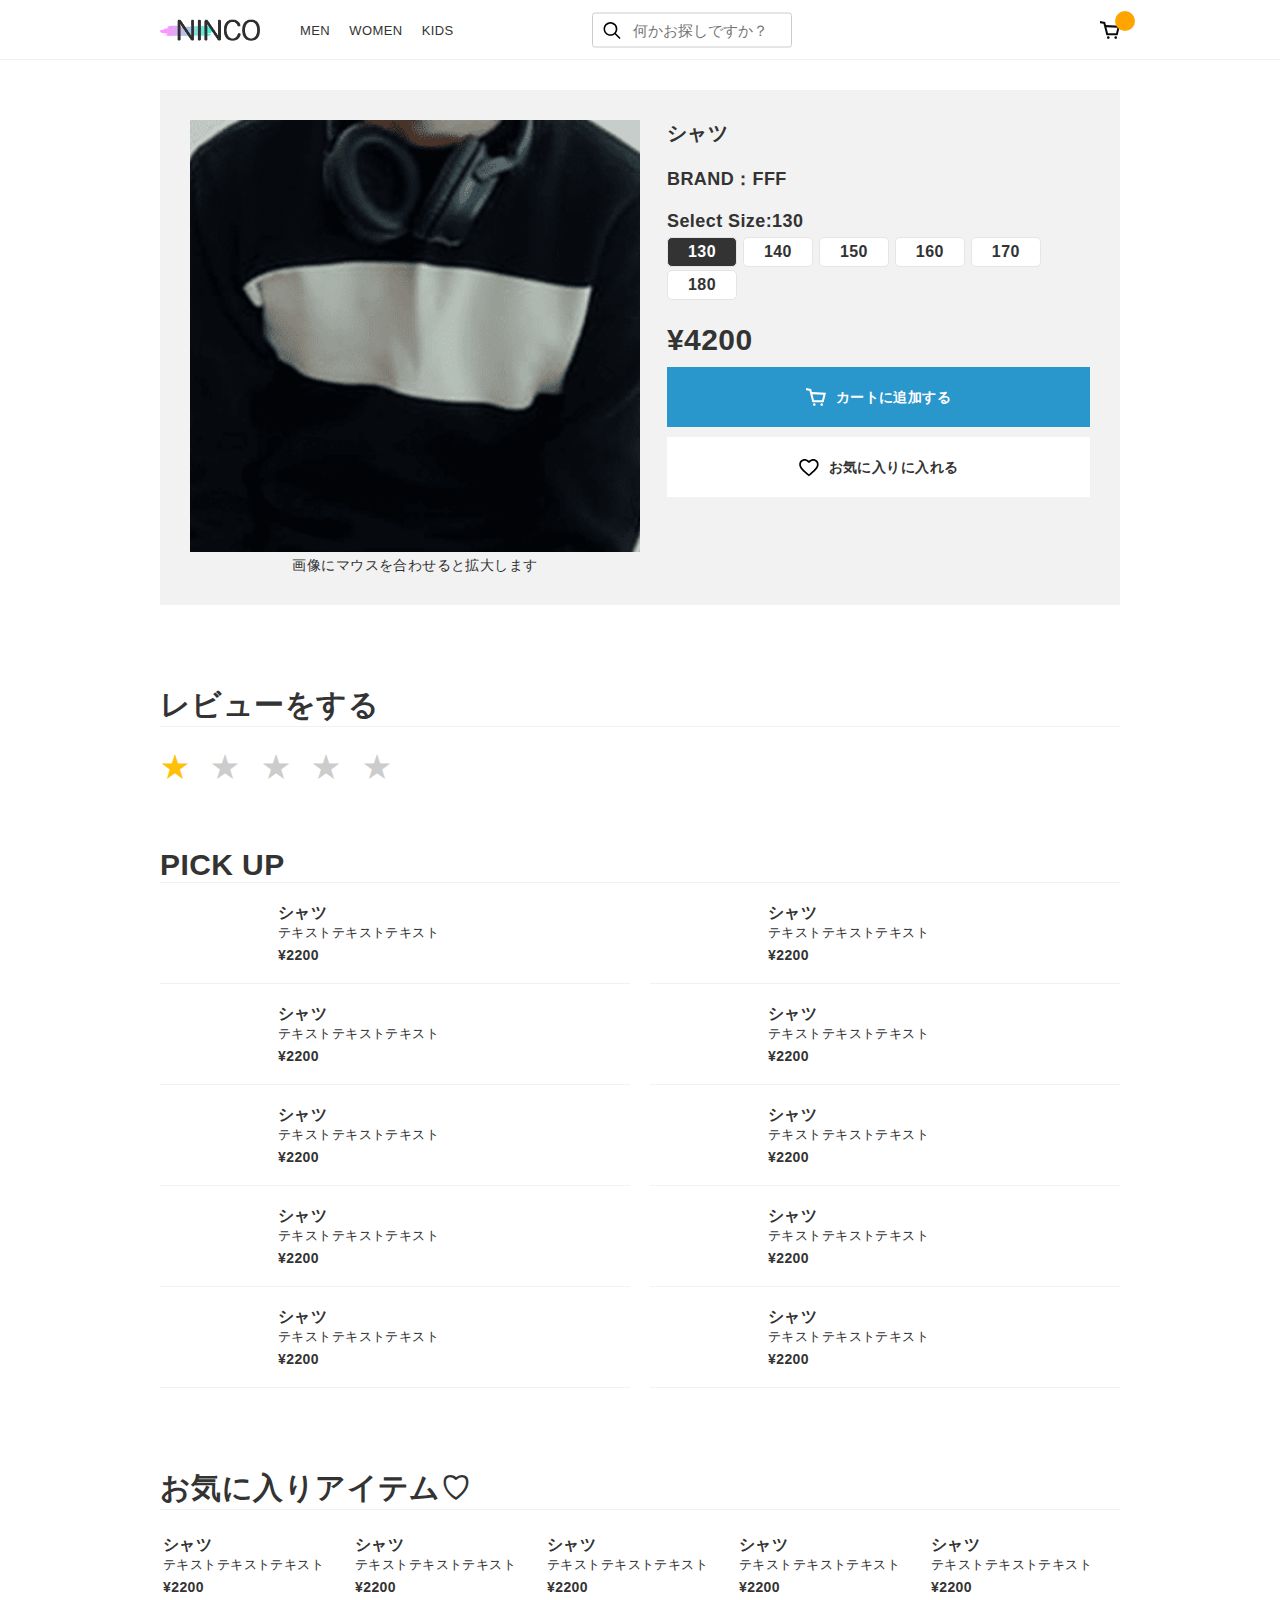
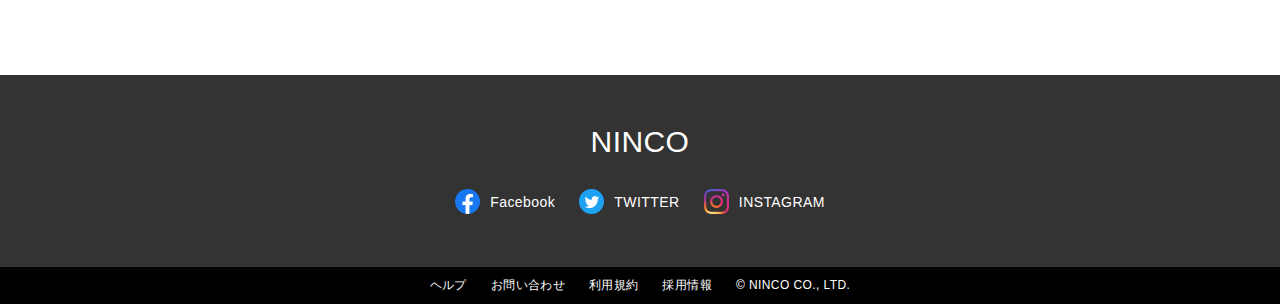
==== detail.html @ 909525fe "seven commit" ====
<!DOCTYPE html>
<html lang="ja">
<head>
	<meta charset="UTF-8">
	<title>JavaScriptの屋敷</title>
	<meta name="viewport" content="width=device-width">
	<link rel="stylesheet" href="css/common.css">
	<link rel="stylesheet" href="css/detail.css">
	<link rel="stylesheet" href="css/btn.css">
</head>
<body>
	<header class="header">
		<div class="header-inner inner">
			<h1 class="logo">
				<a href="index.html"><img src="img/logo_black.png" alt=""></a>
			</h1>
			<div class="header-links">
				<nav class="menu">
					<a href="">MEN</a>
					<a href="">WOMEN</a>
					<a href="">KIDS</a>
				</nav>
				<div class="controls">
					<a href="" class="controls-cart"><img src="img/icon_cart_black.svg" alt="">
						<span class="cart-batdh"></span>
					</a>
				</div>
			</div>
			<form action="">
				<button type="submit" class="word-submit"></button>
				<input type="text" class="word-search" placeholder="何かお探しですか？" name="freeword">
			</form>
			<a href="" class="menu-trigger" href="#">
				<span></span>
				<span></span>
				<span></span>
			</a>
		</div>
	</header>
	<div class="contents">
		<div class="item-detail inner">
			<div class="item-detail-main">
				<img src="img/item/13.png" alt="">
				<p class="mouse-note">画像にマウスを合わせると拡大します</p>
			</div>
			<div class="item-detail-info">
				<h2 class="item-detail-name">シャツ</h2>
				<div class="item-detail-brand">BRAND：<span>FFF</span></div>
				<div class="item-size">
					<div class="item-size-select">Select Size:<span>130</span></div>
					<ul class="item-size-list">
						<li class="is-active">130</li>
						<li>140</li>
						<li>150</li>
						<li>160</li>
						<li>170</li>
						<li>180</li>
					</ul>
				</div>
				<div class="item-detail-price">¥<span>4200</span></div>
				<div class="btn btn--cart"><span>カートに追加する</span></div>
				<div class="btn btn--fav"><span>お気に入りに入れる</span></div>
			</div>
		</div>

			<div class="inner">
				<section class="c-section">
					<div class="c-section-head">
						<h2 class="c-section-title">レビューをする</h2>
					</div>
					<ul class="review">
						<li class="is-active">★</li>
						<li>★</li>
						<li>★</li>
						<li>★</li>
						<li>★</li>
					</ul>
				</section>	
				<section class="c-section">
					<div class="c-section-head">
						<h2 class="c-section-title">PICK UP</h2>
					</div>
					<ul class="item-list thumnail-list">
						<li class="item">
							<a href="#">
								<div class="item-cap"><img src="img/item/58.png" alt="" loading="lazy">
								</div>
								<div class="item-info">
									<h3 class="item-name">シャツ</h3>
									<p class="item-text">テキストテキストテキスト</p>
									<div class="item-price">¥2200</div>
								</div>
							</a>
						</li>
						<li class="item">
							<a href="">
								<div class="item-cap"><img src="img/item/58.png" alt="" loading="lazy">
								</div>
								<div class="item-info">
									<h3 class="item-name">シャツ</h3>
									<p class="item-text">テキストテキストテキスト</p>
									<div class="item-price">¥2200</div>
								</div>
							</a>
						</li>
						<li class="item">
							<a href="">
								<div class="item-cap"><img src="img/item/58.png" alt="" loading="lazy">
								</div>
								<div class="item-info">
									<h3 class="item-name">シャツ</h3>
									<p class="item-text">テキストテキストテキスト</p>
									<div class="item-price">¥2200</div>
								</div>
							</a>
						</li>
						<li class="item">
							<a href="">
								<div class="item-cap"><img src="img/item/58.png" alt="" loading="lazy">
								</div>
								<div class="item-info">
									<h3 class="item-name">シャツ</h3>
									<p class="item-text">テキストテキストテキスト</p>
									<div class="item-price">¥2200</div>
								</div>
							</a>
						</li>
						<li class="item">
							<a href="">
								<div class="item-cap"><img src="img/item/58.png" alt="" loading="lazy">
								</div>
								<div class="item-info">
									<h3 class="item-name">シャツ</h3>
									<p class="item-text">テキストテキストテキスト</p>
									<div class="item-price">¥2200</div>
								</div>
							</a>
						</li>
						<li class="item">
							<a href="">
								<div class="item-cap"><img src="img/item/58.png" alt="" loading="lazy">
								</div>
								<div class="item-info">
									<h3 class="item-name">シャツ</h3>
									<p class="item-text">テキストテキストテキスト</p>
									<div class="item-price">¥2200</div>
								</div>
							</a>
						</li>
						<li class="item">
							<a href="">
								<div class="item-cap"><img src="img/item/58.png" alt="" loading="lazy">
								</div>
								<div class="item-info">
									<h3 class="item-name">シャツ</h3>
									<p class="item-text">テキストテキストテキスト</p>
									<div class="item-price">¥2200</div>
								</div>
							</a>
						</li>
						<li class="item">
							<a href="">
								<div class="item-cap"><img src="img/item/58.png" alt="" loading="lazy">
								</div>
								<div class="item-info">
									<h3 class="item-name">シャツ</h3>
									<p class="item-text">テキストテキストテキスト</p>
									<div class="item-price">¥2200</div>
								</div>
							</a>
						</li>
						<li class="item">
							<a href="">
								<div class="item-cap"><img src="img/item/58.png" alt="" loading="lazy">
								</div>
								<div class="item-info">
									<h3 class="item-name">シャツ</h3>
									<p class="item-text">テキストテキストテキスト</p>
									<div class="item-price">¥2200</div>
								</div>
							</a>
						</li>
						<li class="item">
							<a href="">
								<div class="item-cap"><img src="img/item/58.png" alt="" loading="lazy">
								</div>
								<div class="item-info">
									<h3 class="item-name">シャツ</h3>
									<p class="item-text">テキストテキストテキスト</p>
									<div class="item-price">¥2200</div>
								</div>
							</a>
						</li>
					</ul>
				</section>
				<section class="c-section">
					<div class="c-section-head">
						<h2 class="c-section-title">お気に入りアイテム♡</h2>
					</div>
					<ul class="item-list">
						<li class="item">
							<a href="">
								<div class="item-cap"><img src="img/item/58.png" alt="" loading="lazy">
								</div>
								<div class="item-info">
									<h3 class="item-name">シャツ</h3>
									<p class="item-text">テキストテキストテキスト</p>
									<div class="item-price">¥2200</div>
								</div>
							</a>
						</li>
						<li class="item">
							<a href="">
								<div class="item-cap"><img src="img/item/58.png" alt="" loading="lazy">
								</div>
								<div class="item-info">
									<h3 class="item-name">シャツ</h3>
									<p class="item-text">テキストテキストテキスト</p>
									<div class="item-price">¥2200</div>
								</div>
							</a>
						</li>
						<li class="item">
							<a href="">
								<div class="item-cap"><img src="img/item/58.png" alt="" loading="lazy">
								</div>
								<div class="item-info">
									<h3 class="item-name">シャツ</h3>
									<p class="item-text">テキストテキストテキスト</p>
									<div class="item-price">¥2200</div>
								</div>
							</a>
						</li>
						<li class="item">
							<a href="">
								<div class="item-cap"><img src="img/item/58.png" alt="" loading="lazy">
								</div>
								<div class="item-info">
									<h3 class="item-name">シャツ</h3>
									<p class="item-text">テキストテキストテキスト</p>
									<div class="item-price">¥2200</div>
								</div>
							</a>
						</li>
						<li class="item">
							<a href="">
								<div class="item-cap"><img src="img/item/58.png" alt="" loading="lazy">
								</div>
								<div class="item-info">
									<h3 class="item-name">シャツ</h3>
									<p class="item-text">テキストテキストテキスト</p>
									<div class="item-price">¥2200</div>
								</div>
							</a>
						</li>
					</ul>
				</section>
			</div>
			

		
		
	</div><!--contents-->

	<footer class="footer">
		<div class="footer-inner inner">
			<div class="footer-logo">NINCO</div>
			<ul class="sns">
				<li>
					<a href=""><img src="img/facebook.png" class="sns-icon" alt=""><span class="sns-name">Facebook</span></a>
				</li>
				<li>
					<a href=""><img src="img/twitter.png" class="sns-icon" alt=""><span class="sns-name">TWITTER</span></a>
				</li>
				<li>
					<a href=""><img src="img/instagram.png" class="sns-icon" alt=""><span class="sns-name">INSTAGRAM</span></a>
				</li>
			</ul>
		</div>
		<ul class="footer-link">
			<li><a href="">ヘルプ</a></li>
			<li><a href="">お問い合わせ</a></li>
			<li><a href="">利用規約</a></li>
			<li><a href="">採用情報</a></li>
			<li><a href="">© NINCO CO., LTD.</a></li>
		</ul>
	</footer>
</body>
</html>
---- css/common.css ----
/*リセットCSSここから*/
    @charset "utf-8";
    html, body, div, span, applet, object, iframe,
    h1, h2, h3, h4, h5, h6, p, blockquote, pre,
    a, abbr, acronym, address, big, cite, code,
    del, dfn, em, img, ins, kbd, q, s, samp,
    small, strike, strong, sub, sup, tt, var,
    b, u, i, center,
    dl, dt, dd, ol, ul, li,
    fieldset, form, label, legend,
    table, caption, tbody, tfoot, thead, tr, th, td,
    article, aside, canvas, details, embed,
    figure, figcaption, footer, header, hgroup,
    menu, nav, output, ruby, section, summary,
    time, mark, audio, video {
      margin: 0;
      padding: 0;
      border: 0;
      font-size: 100%;
      font: inherit;
      vertical-align: baseline;
    }
    /* HTML5 display-role reset for older browsers */
    article, aside, details, figcaption, figure,
    footer, header, hgroup, menu, nav, section {
      display: block;
    }
    body{
      color: #333;
      font-size: 14px;
      letter-spacing: 0.03em;
      font-family: 'Hiragino Kaku Gothic Pro', 'メイリオ', 'ＭＳ Ｐゴシック', sans-serif;
      -webkit-font-smoothing: antialiased;
      text-rendering: optimizeLegibility;
    }
    ol, ul, li{
      list-style: none;
    }
    table {
      border-collapse: collapse;
      border-spacing: 0;
    }
    select{
      text-overflow: ellipsis;
      border: none;
      outline: none;
      background: transparent;
      background-image: none;
      box-shadow: none;
      -webkit-appearance: none;
      appearance: none;
    }
    a{
      text-decoration: none;
      color: #333;
    }
    a img{
      transition:all 0.3s;
    }
    a img:hover{
      opacity: 0.7;
    }
    *{box-sizing: border-box;}

    /*共通部分ここから*/

    .contents {
      padding-top: 60px;
    }

    .inner {
      width: 960px;
      margin: 0 auto;
    }

    /*ヘッダー部分ここから*/

    .header {
      position: fixed;
      width: 100%;
      top: 0;
      left: 0;
      height: 60px;
      border-bottom: 1px solid #f2f2f2;
      z-index: 100;
      background: #fff;
    }

    .header img {
      width: 100%;
      display: block;
    }

    .header-inner {
      position: relative;
      margin: 0 auto;
      height: 60px;
    }

    .logo {
      width: 100px;
      position: absolute;
      top: 50%;
      left: 0;
      transform: translateY(-50%);
    }

    .menu {
      position: absolute;
      top: 50%;
      left: 140px;
      transform: translateY(-50%);
      font-size: 13px;
    }

    .menu a {
      display: inline-block;
      margin-right: 15px;
    }

    .menu a:last-child {
      margin-right: 0;
    }

    .word-search {
      position: absolute;
      top: 50%;
      left: 45%;
      transform: translateY(-50%);
      width: 200px;
      border: 1px solid #ccc;
      border-radius: 3px;
      padding: 8px 10px 8px 40px;
      font-size: 15px;
      background: url(../img/icon_search.svg) 10px center no-repeat;
      background-size: 18px;
      outline: none;
    }

    .word-submit {
      position: absolute;
      top: 50%;
      left: 45%;
      transform: translateY(-50%);
      width: 30px;
      height: 50%;
      z-index: 1;
      border: none;
      background: transparent;
      padding: 0;
      cursor: pointer;
    }

    .controls {
      position: absolute;
      top: 50%;
      right: 0;
      transform: translateY(-50%);
    }

    .controls-cart {
      position: relative;
      width: 20px;
      height: 20px;
      display: block;
    }

    .controls-cart .cart-batdh {
      position: absolute;
      top: -9px;
      right: -15px;
      background: orange;
      width: 20px;
      height: 20px;
      display: block;
      text-align: center;
      color: #fff;
      font-weight: bold;
      font-size: 12px;
      line-height: 20px;
      border-radius: 50%;
    }

    /*アイテムセクションここから*/

    .c-section {
      margin: 0 auto 60px auto;
    }

    .c-section-head {
      display: flex;
      justify-content: space-between;
      align-items: baseline;
      margin-bottom: 20px;
      border-bottom: 1px solid #f2f2f2;
    }

    .c-section-title {
      font-size: 30px;
      font-weight: bold;
    }

    .more-link {
      position: relative;
      color: #2996cc;
      font-weight: bold;
      font-size: 16px;
      padding-right: 15px;
    }

    .more-link::after {
      content: '';
      position: absolute;
      right: 5px;
      top: 50%;
      width: 5px;
      height: 5px;
      border-top: 2px solid #2996cc;
      border-right: 2px solid #2996cc;
      transform: rotate(45deg) translateY(-50%);
    }

    .item-list {
      display: flex;
      flex-wrap: wrap;
    }
    
    .item {
      width: calc(100% / 5);
      margin-bottom: 20px;
    }

    .item img {
      width: 100%;
      display: block;
    }

    .item-cap {
      margin-bottom: 5px;
    }

    .item-info {
      padding: 0 3px;
    }

    .item-name {
      font-weight: bold;
      font-size: 16px;
    }
    
    .item-text {
      display: -webkit-box;
      -webkit-box-orient: vertical;
      -webkit-line-clamp: 2;
      overflow: hidden;
      font-size: 13px;
    }

    .item-price {
      margin-top: 5px;
      font-weight: bold;
    }

    /*ピックアップここから*/
    .thumnail-list {
      justify-content: space-between;
    }

    .thumnail-list .item {
      width: calc(100% / 2 - 10px);
      padding-bottom: 20px;
      border-bottom: 1px solid #f2f2f2;
    }

    .thumnail-list .item a {
      display: flex;
    }

    .thumnail-list .item-cap {
      width: 100px;
      height: auto;
      margin-right: 15px;
      margin-bottom: 0;
    }

    .thumnail-list .item-info {
      width: calc(100% - 100px - 15px);
    }

    /*ブランド部分ここから*/
    .c-brand {
      background-image: linear-gradient(-225deg, #2cd8d5 0%, #9891ff 56%, #ffbac3 100%);
      padding: 50px 30px;
      margin-bottom: 80px;
      overflow: hidden;
    }

    .brand-list {
      display: grid;
      grid-template-columns: repeat(auto-fill, minmax(20%, 1fr));
      grid-gap: 10px 10px;
    }

    .brand-list li {
      background: #fff;
      border-radius: 8px;
      height: 100px;
      line-height: 100px;
      text-align: center;
      font-weight: bold;
      font-size: 20px;
    }

    .brand-list li a {
      display: block;
    }

    /*フッターここから*/
    .footer {
      background: #333;
    }

    .footer a {
      color: #fff;
    }

    .footer-logo {
      text-align: center;
      font-size: 30px;
      margin-bottom: 30px;
      color: #fff;
    }

    .footer-inner {
      padding: 50px 0;
    }

    .footer img {
      width: 100%;
    }

    .sns {
      text-align: center;
    }

    .sns li {
      display: inline-block;
      margin: 0 10px;
    }

    .sns li a {
      display: flex;
      align-items: center;
    }

    .sns li .sns-icon {
      width: 25px;
      margin-right: 10px;
    }

    .footer-link {
      text-align: center;
    }

    .footer-link {
      background: #000;
      font-size: 12px;
      text-align: center;
      padding: 10px;
    }

    .footer-link li {
      display: inline-block;
      margin: 0 10px;
    }
---- css/detail.css ----
@charset "UTF-8";

/*詳細部分全体*/

.item-detail {
  margin: 30px auto 80px;
  display: flex;
  background: #f2f2f2;
  padding: 30px;
}

.item-detail img {
  width: 100%;
  display: block;
}

/*メイン部分*/

.item-detail-main {
  width: 50%;
  margin-right: 3%;
}

.item-detail-main .mouse-note {
  text-align: center;
  margin-top: 5px;
}

/*情報部分*/

.item-detail-info {
  width: 47%;
}

.item-detail-name {
  font-size: 20px;
  font-weight: bold;
  margin-bottom: 20px;
}

.item-detail-brand {
  margin-bottom: 20px;
  font-size: 18px;
  font-weight: bold;
}

.item-size {
  margin-bottom: 20px;
  font-size: 20px;
}

.item-size-select {
  font-weight: bold;
  font-size: 18px;
  margin-bottom: 5px;
}

.item-size li {
  border-radius: 5px;
  background: #fff;
  display: inline-block;
  padding: 5px 20px;
  font-size: 16px;
  font-weight: bold;
  border: 1px solid #e5e5e5;
  cursor: pointer;
  margin-bottom: 3px;
}

.item-size li.is-active {
  background: #333;
  color: #fff;
}

.item-detail-price {
  font-size: 30px;
  font-weight: bold;
}

/*レビューをする*/
.review {
  display: flex;
  font-size: 30px;
}

.review li {
  margin-right: 20px;
  color: #ccc;
  cursor: pointer;
}

.review li.is-active {
  color: #ffc107;
}
---- css/btn.css ----
@charset "UTF-8";

@charset "UTF-8";

.btn {
  display: block;
  height: 60px;
  line-height: 60px;
  text-align: center;
  color: #fff;
  margin-top: 10px;
  font-weight: bold;
  cursor: pointer;
}

.btn:hover {
  opacity: .7;
}

.btn span {
  position: relative;
  padding-left: 30px;
}

.btn span::before {
  content: "";
  display: block;
  position: absolute;
  left: 0;
  top: 50%;
  transform: translateY(-50%);
  width: 20px;
  height: 20px;
}

.btn--cart {
  background: #2996cc;
}

.btn--fav {
  background: #fff;
  color: #333;
}

.btn--cart span::before {
  background: url(../img/icon_cart_white.svg) center/cover no-repeat;
}

.btn--fav span::before {
  background: url(../img/icon_heart.svg) center/cover no-repeat;
}
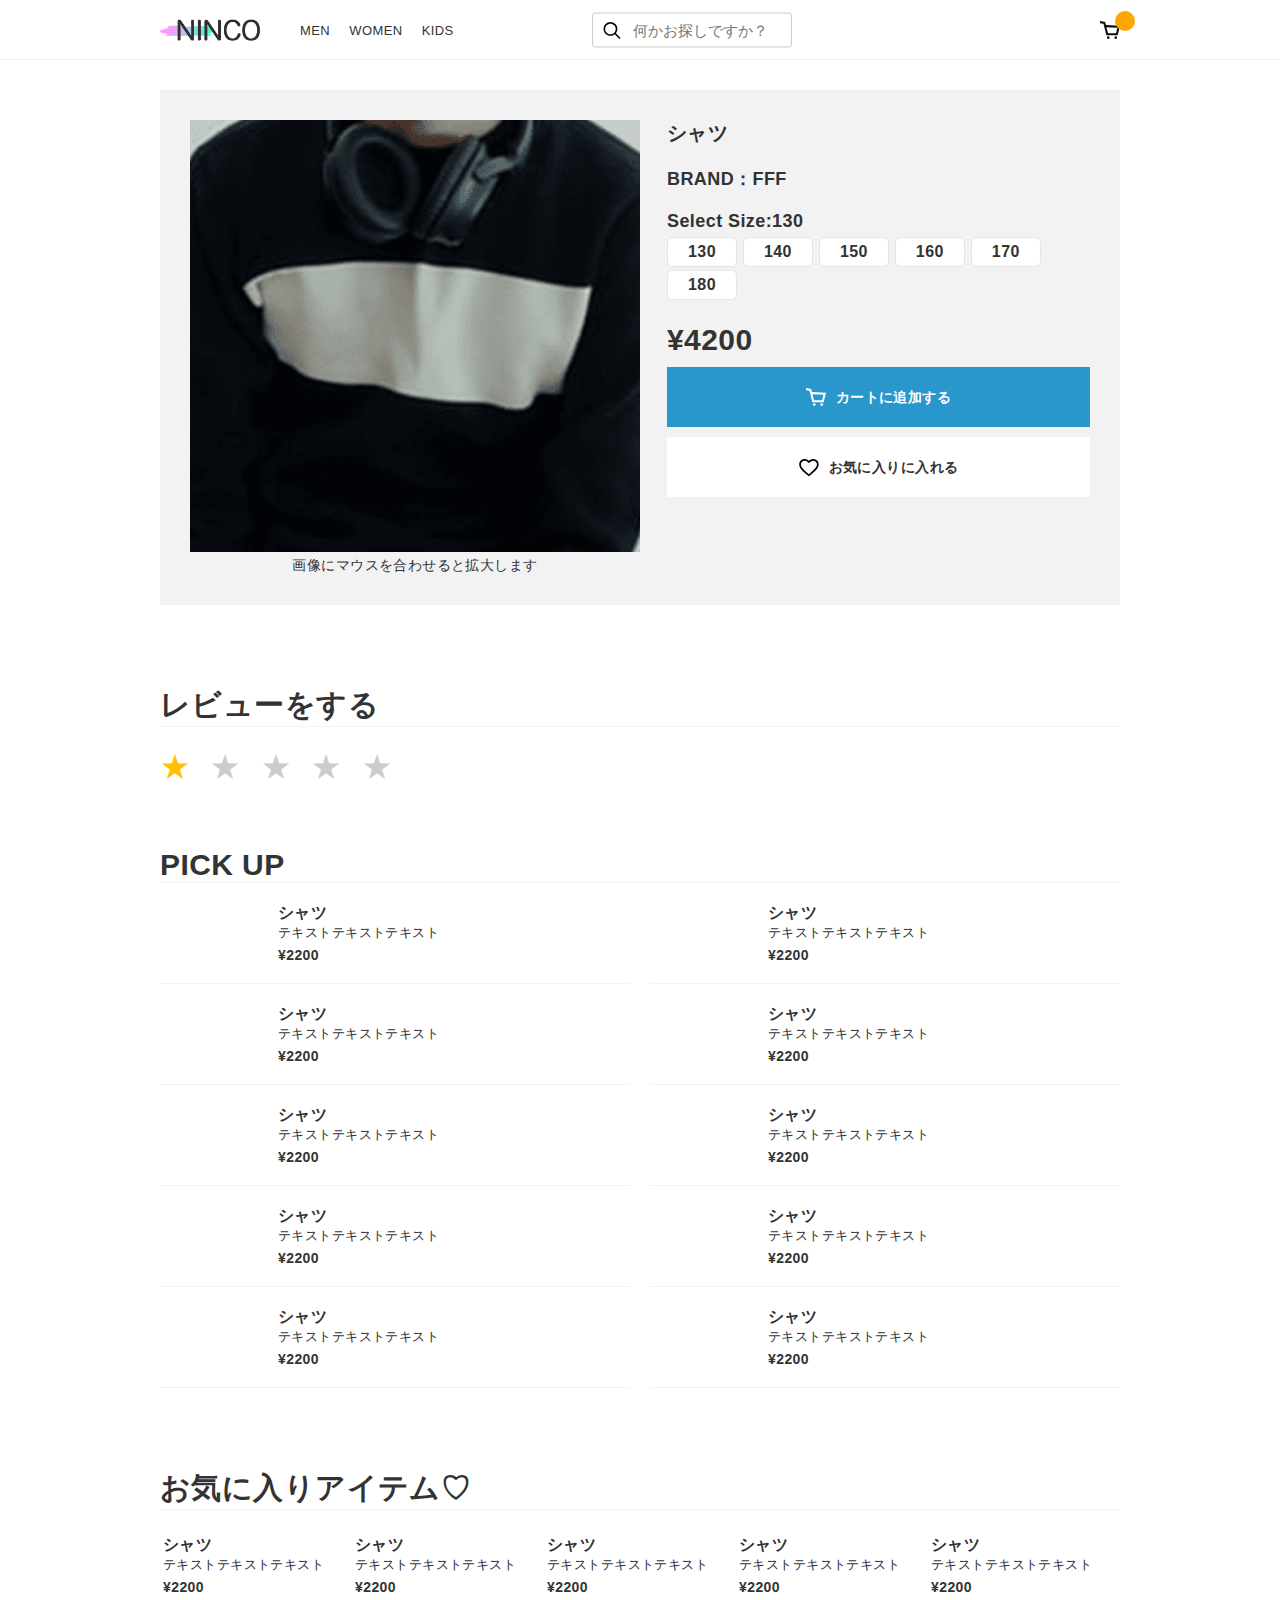
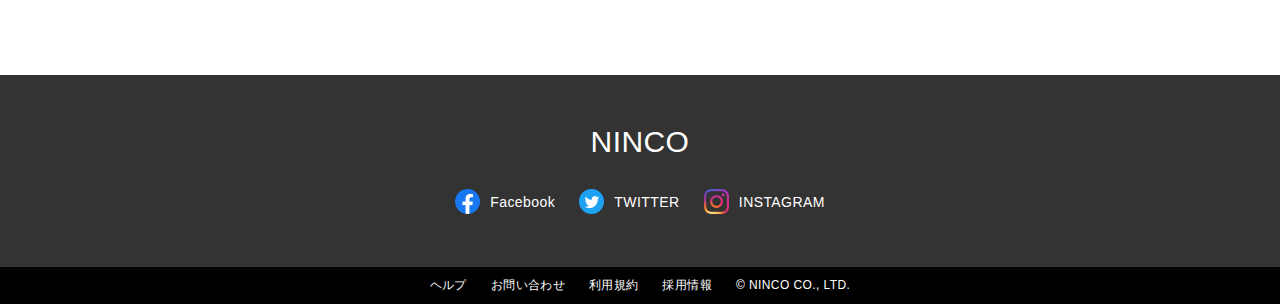
==== commit 691a2493: "eleven commit" ====
--- a/detail.html
+++ b/detail.html
@@ -4,6 +4,8 @@
 	<meta charset="UTF-8">
 	<title>JavaScriptの屋敷</title>
 	<meta name="viewport" content="width=device-width">
+	<link rel="stylesheet" href="https://cdnjs.cloudflare.com/ajax/libs/slick-carousel/1.9.0/slick-theme.min.css">
+	<link rel="stylesheet" href="https://cdnjs.cloudflare.com/ajax/libs/slick-carousel/1.9.0/slick.min.css">
 	<link rel="stylesheet" href="css/common.css">
 	<link rel="stylesheet" href="css/detail.css">
 	<link rel="stylesheet" href="css/btn.css">
@@ -49,7 +51,7 @@
 				<div class="item-size">
 					<div class="item-size-select">Select Size:<span>130</span></div>
 					<ul class="item-size-list">
-						<li class="is-active">130</li>
+						<li>130</li>
 						<li>140</li>
 						<li>150</li>
 						<li>160</li>
@@ -285,5 +287,8 @@
 			<li><a href="">© NINCO CO., LTD.</a></li>
 		</ul>
 	</footer>
+	<script src="js/jquery-3.4.1.js"></script>
+	<script src="https://cdnjs.cloudflare.com/ajax/libs/slick-carousel/1.8.1/slick.min.js"></script>
+	<script src="js/main.js"></script>
 </body>
 </html>--- a/css/common.css
+++ b/css/common.css
@@ -73,6 +73,46 @@
       margin: 0 auto;
     }
 
+    .slide-btn {
+      position: absolute;
+      top: 40%;
+      width: 40px;
+      height: 40px;
+      background-size: cover;
+      cursor: pointer;
+      display: block;
+      z-index: 10;
+    }
+
+    .prev-btn {
+      left: 0;
+      background: url(../img/arrow_prev.png) no-repeat center/cover;
+    }
+    
+    .next-btn {
+      right: 0;
+      background: url(../img/arrow_next.png) no-repeat center/cover;
+    }
+
+    .slick-slide {
+      margin: 0 20px;
+    }
+
+    .slick-dots li.slick-active button::before {
+      color: #24b99f;
+    }
+
+    [data-fadeIn] {
+      opacity: 0;
+      transition: all 1.6s;
+      transform: translateY(150px);
+    }
+
+    [data-fadeIn].is-over {
+      opacity: 1;
+      transform: translateY(0);
+    }
+
     /*ヘッダー部分ここから*/
 
     .header {
@@ -372,4 +412,168 @@
     .footer-link li {
       display: inline-block;
       margin: 0 10px;
+    }
+
+    @media screen and (max-width:768px) {
+      /* スマホ共通ここから*/
+
+      .contents {
+        padding-top: 45px;
+      }
+
+      .inner {
+        width: auto;
+        margin: 0 auto;
+      }
+
+      .slick-slide {
+        margin: 0 0;
+      }
+
+      /*ヘッダーここから*/
+      .header {
+        height: 45px;
+      }
+
+      .header-links {
+        position: fixed;
+        width: 100%;
+        top: 45px;
+        left: 100%;
+        background: rgba(255, 255, 255, .95);
+        height: 100vh;
+        z-index: 10;
+        transition: all .4s;
+      }
+
+      .logo {
+        width: 70px;
+      }
+
+      .menu {
+        top: 40%;
+        left: 50%;
+        font-size: 15px;
+        transform: translate(-50%, -50%);
+      }
+
+      .word-search {
+        width: 160px;
+        left: 100px;
+        font-size: 11px;
+      }
+
+      .word-submit {
+        left: 100px;
+      }
+
+      .controls {
+        right: 50%;
+        transform: translate(50%, -50%);
+      }
+
+      .menu-trigger {
+        position: absolute;
+        right: 10px;
+        top: 50%;
+        transform: translateY(-50%);
+        transition: all .4s;
+        width: 30px;
+        height: 20px;
+        z-index: 10;
+        display: block;
+      }
+
+      .menu-trigger span {
+        display: inline-block;
+        transition: all .4s;
+        position: absolute;
+        width: 100%;
+        height: 2px;
+        background: #000;
+      }
+
+      .menu-trigger span:nth-child(1) {
+        top: 0;
+      }
+
+      .menu-trigger span:nth-child(2) {
+        top: 50%;
+        transform: translateY(-50%);
+      }
+
+      .menu-trigger span:nth-child(3) {
+        bottom: 0;
+      }
+
+      /*jsで変更される箇所*/
+      .header-links.is-active {
+        left: 0;
+      }
+
+      .menu-trigger.is-active span:nth-of-type(1) {
+        transform: translateY(9px) rotate(-315deg);
+      }
+
+      .menu-trigger.is-active span:nth-of-type(2) {
+        opacity: 0;
+      }
+
+      .menu-trigger.is-active span:nth-of-type(3) {
+        transform: translateY(-9px) rotate(315deg);
+      }
+
+      /*[スマホ]アイテムセクションここから*/
+      .c-section-title {
+        font-size: 20px;
+      }
+
+      .more-link {
+        font-size: 13px;
+      }
+
+      .item {
+        width: calc(100% / 2);
+      }
+
+      .item-name {
+        font-size: 13px;
+      }
+
+      /*[スマホ]ピックアップ部分ここから*/
+      
+      .thumnail-list .item{
+        width: auto;
+      }
+      
+      /*[スマホ]BRAND部分ここから*/
+      .c-brand {
+        padding: 25px 15px;
+        margin-bottom: 80px;
+      }
+
+      .brand-list {
+        grid-template-columns: repeat(auto-fill, minmax(30%, 1fr));
+      }
+
+      .brand-list li {
+        height: 50px;
+        line-height: 50px;
+        font-size: 16px;
+      }
+
+      /*[スマホ]フッター部分ここから*/
+      .footer-inner {
+        padding: 30px 0;
+      }
+
+      .sns li {
+        font-size: 10px;
+      }
+
+      .footer-link li {
+        font-size: 10px;
+        margin: 0 3px;
+      }
+
     }--- a/css/detail.css
+++ b/css/detail.css
@@ -91,4 +91,23 @@
 
 .review li.is-active {
   color: #ffc107;
+}
+
+/*レスポンシブはここから*/
+@media screen and (max-width:768px) {
+  .item-detail {
+    display: block;
+    padding: 20px;
+    margin: 0 auto 80px;
+  }
+
+  .item-detail-main {
+    width: auto;
+    margin-right: 0;
+    margin-bottom: 20px;
+  }
+
+  .item-detail-info {
+    width: auto;
+  }
 }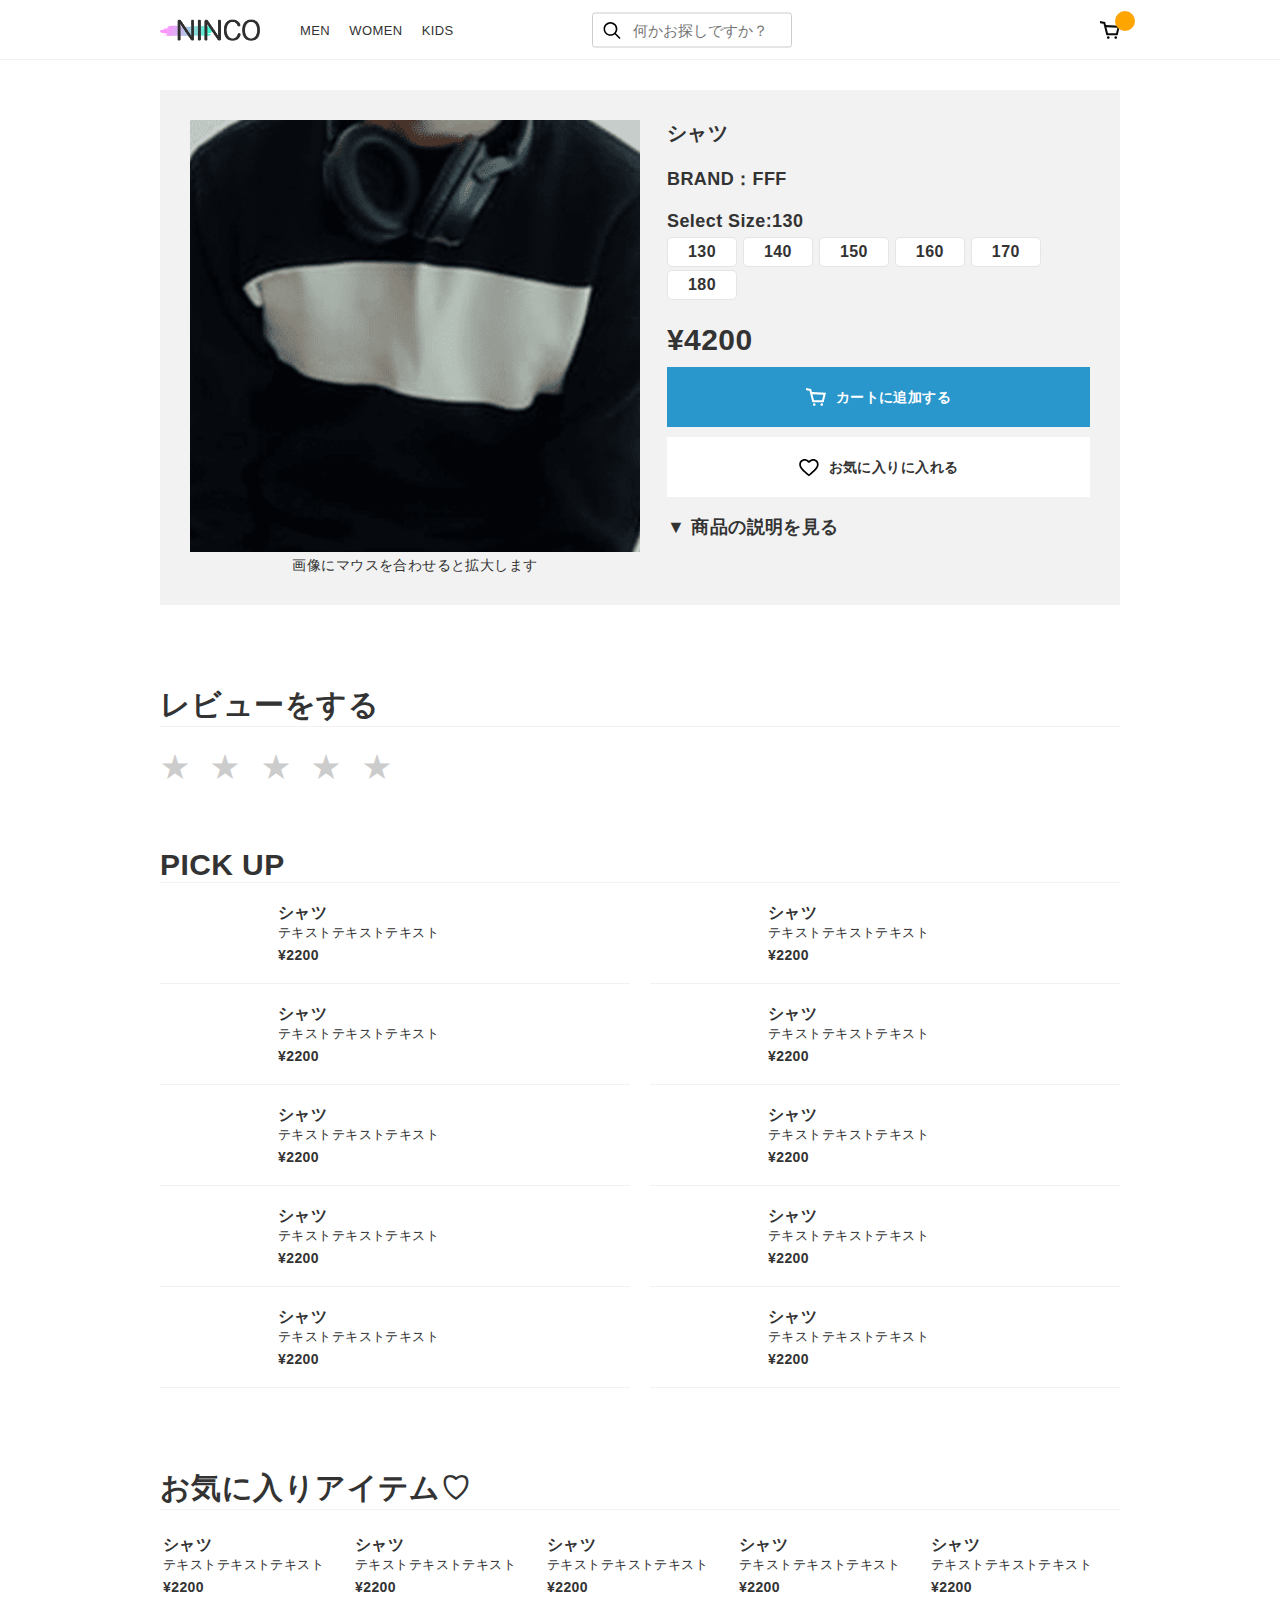
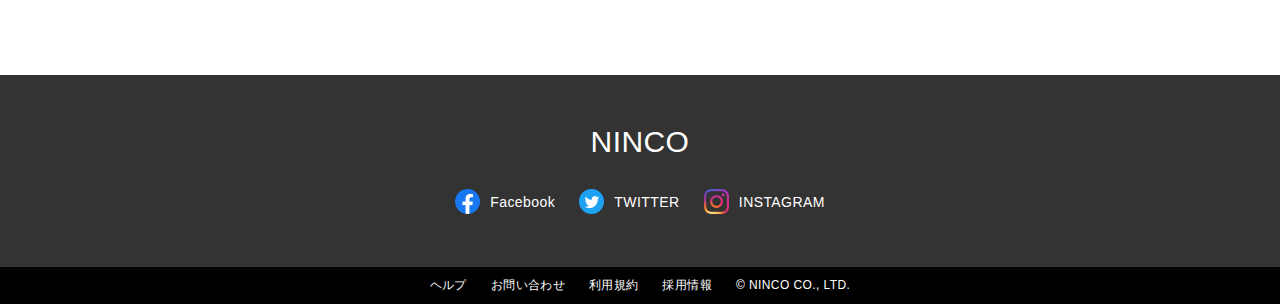
==== commit 6bab83c5: "twelve commit" ====
--- a/detail.html
+++ b/detail.html
@@ -62,6 +62,8 @@
 				<div class="item-detail-price">¥<span>4200</span></div>
 				<div class="btn btn--cart"><span>カートに追加する</span></div>
 				<div class="btn btn--fav"><span>お気に入りに入れる</span></div>
+				<div data-accordion="trigger">商品の説明を見る</div>
+				<div data-accordion="target">ダミーダミーダミーダミーダミーダミー</div>
 			</div>
 		</div>
 
@@ -71,7 +73,7 @@
 						<h2 class="c-section-title">レビューをする</h2>
 					</div>
 					<ul class="review">
-						<li class="is-active">★</li>
+						<li>★</li>
 						<li>★</li>
 						<li>★</li>
 						<li>★</li>
--- a/css/detail.css
+++ b/css/detail.css
@@ -77,6 +77,28 @@
   font-weight: bold;
 }
 
+[data-accordion="trigger"] {
+  margin-top: 18px;
+  font-weight: bold;
+  cursor: pointer;
+  font-size: 18px;
+}
+
+[data-accordion="trigger"]::before {
+  content: '▼';
+  display: inline-block;
+  margin-right:  6px;
+}
+
+[data-accordion="trigger"].is-active::before {
+  content: '−';
+}
+
+[data-accordion="target"] {
+  display: none;
+  margin-top: 18px;
+}
+
 /*レビューをする*/
 .review {
   display: flex;
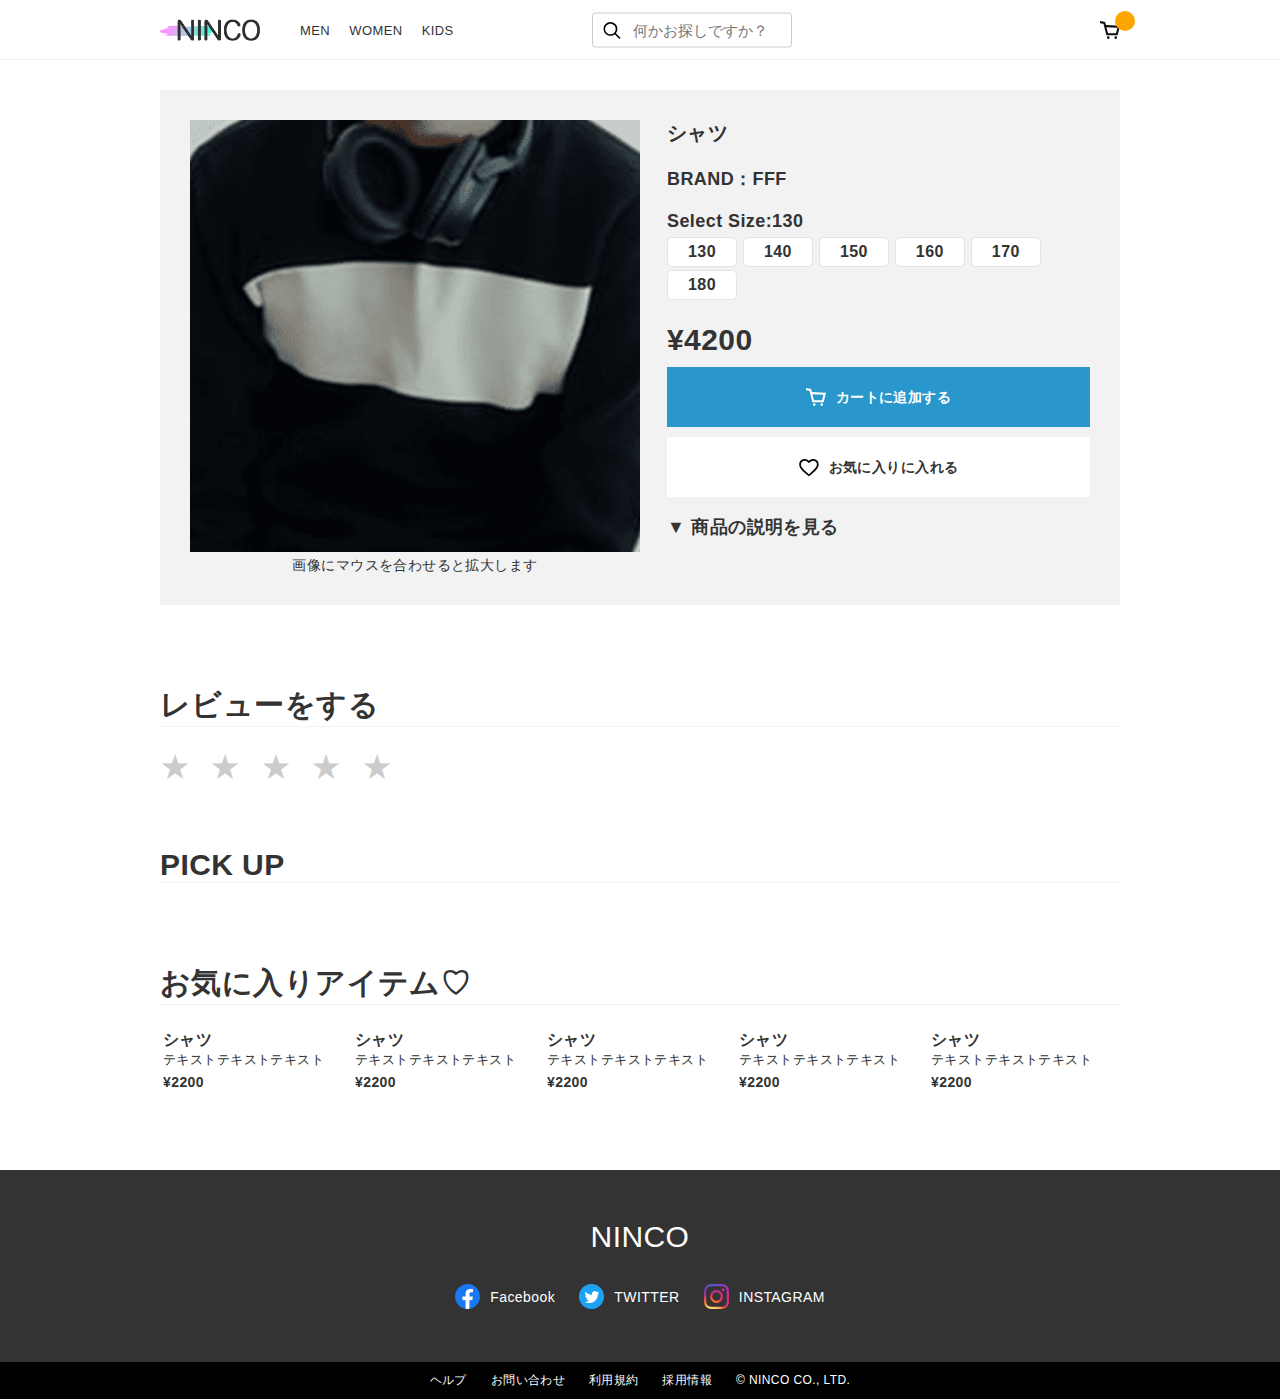
==== commit c52f4f2a: "fourteen cmmit" ====
--- a/detail.html
+++ b/detail.html
@@ -84,117 +84,7 @@
 					<div class="c-section-head">
 						<h2 class="c-section-title">PICK UP</h2>
 					</div>
-					<ul class="item-list thumnail-list">
-						<li class="item">
-							<a href="#">
-								<div class="item-cap"><img src="img/item/58.png" alt="" loading="lazy">
-								</div>
-								<div class="item-info">
-									<h3 class="item-name">シャツ</h3>
-									<p class="item-text">テキストテキストテキスト</p>
-									<div class="item-price">¥2200</div>
-								</div>
-							</a>
-						</li>
-						<li class="item">
-							<a href="">
-								<div class="item-cap"><img src="img/item/58.png" alt="" loading="lazy">
-								</div>
-								<div class="item-info">
-									<h3 class="item-name">シャツ</h3>
-									<p class="item-text">テキストテキストテキスト</p>
-									<div class="item-price">¥2200</div>
-								</div>
-							</a>
-						</li>
-						<li class="item">
-							<a href="">
-								<div class="item-cap"><img src="img/item/58.png" alt="" loading="lazy">
-								</div>
-								<div class="item-info">
-									<h3 class="item-name">シャツ</h3>
-									<p class="item-text">テキストテキストテキスト</p>
-									<div class="item-price">¥2200</div>
-								</div>
-							</a>
-						</li>
-						<li class="item">
-							<a href="">
-								<div class="item-cap"><img src="img/item/58.png" alt="" loading="lazy">
-								</div>
-								<div class="item-info">
-									<h3 class="item-name">シャツ</h3>
-									<p class="item-text">テキストテキストテキスト</p>
-									<div class="item-price">¥2200</div>
-								</div>
-							</a>
-						</li>
-						<li class="item">
-							<a href="">
-								<div class="item-cap"><img src="img/item/58.png" alt="" loading="lazy">
-								</div>
-								<div class="item-info">
-									<h3 class="item-name">シャツ</h3>
-									<p class="item-text">テキストテキストテキスト</p>
-									<div class="item-price">¥2200</div>
-								</div>
-							</a>
-						</li>
-						<li class="item">
-							<a href="">
-								<div class="item-cap"><img src="img/item/58.png" alt="" loading="lazy">
-								</div>
-								<div class="item-info">
-									<h3 class="item-name">シャツ</h3>
-									<p class="item-text">テキストテキストテキスト</p>
-									<div class="item-price">¥2200</div>
-								</div>
-							</a>
-						</li>
-						<li class="item">
-							<a href="">
-								<div class="item-cap"><img src="img/item/58.png" alt="" loading="lazy">
-								</div>
-								<div class="item-info">
-									<h3 class="item-name">シャツ</h3>
-									<p class="item-text">テキストテキストテキスト</p>
-									<div class="item-price">¥2200</div>
-								</div>
-							</a>
-						</li>
-						<li class="item">
-							<a href="">
-								<div class="item-cap"><img src="img/item/58.png" alt="" loading="lazy">
-								</div>
-								<div class="item-info">
-									<h3 class="item-name">シャツ</h3>
-									<p class="item-text">テキストテキストテキスト</p>
-									<div class="item-price">¥2200</div>
-								</div>
-							</a>
-						</li>
-						<li class="item">
-							<a href="">
-								<div class="item-cap"><img src="img/item/58.png" alt="" loading="lazy">
-								</div>
-								<div class="item-info">
-									<h3 class="item-name">シャツ</h3>
-									<p class="item-text">テキストテキストテキスト</p>
-									<div class="item-price">¥2200</div>
-								</div>
-							</a>
-						</li>
-						<li class="item">
-							<a href="">
-								<div class="item-cap"><img src="img/item/58.png" alt="" loading="lazy">
-								</div>
-								<div class="item-info">
-									<h3 class="item-name">シャツ</h3>
-									<p class="item-text">テキストテキストテキスト</p>
-									<div class="item-price">¥2200</div>
-								</div>
-							</a>
-						</li>
+					<ul class="item-list thumnail-list" data-item-list="pickup">
 					</ul>
 				</section>
 				<section class="c-section">
--- a/css/common.css
+++ b/css/common.css
@@ -73,6 +73,13 @@
       margin: 0 auto;
     }
 
+    .item-list li:nth-child(n + 11) {
+      display: none;
+    }
+
+    .sidebar-list li:nth-child(n + 4) {
+      display: none;
+    }
     .slide-btn {
       position: absolute;
       top: 40%;
@@ -414,6 +421,27 @@
       margin: 0 10px;
     }
 
+    /*サークルバナーここから*/
+    .circle-banner {
+      position: fixed;
+      right: 0;
+      bottom: 10px;
+      width: 150px;
+      z-index: 10;
+      transition: all .5s;
+      transform: translateX(100%) rotate(90deg);
+    }
+
+    .circle-banner img {
+      width: 100%;
+    }
+
+    .circle-banner.is-over {
+      right: 0;
+      transform: translateX(0) rotate(0);
+    }
+
+
     @media screen and (max-width:768px) {
       /* スマホ共通ここから*/
 
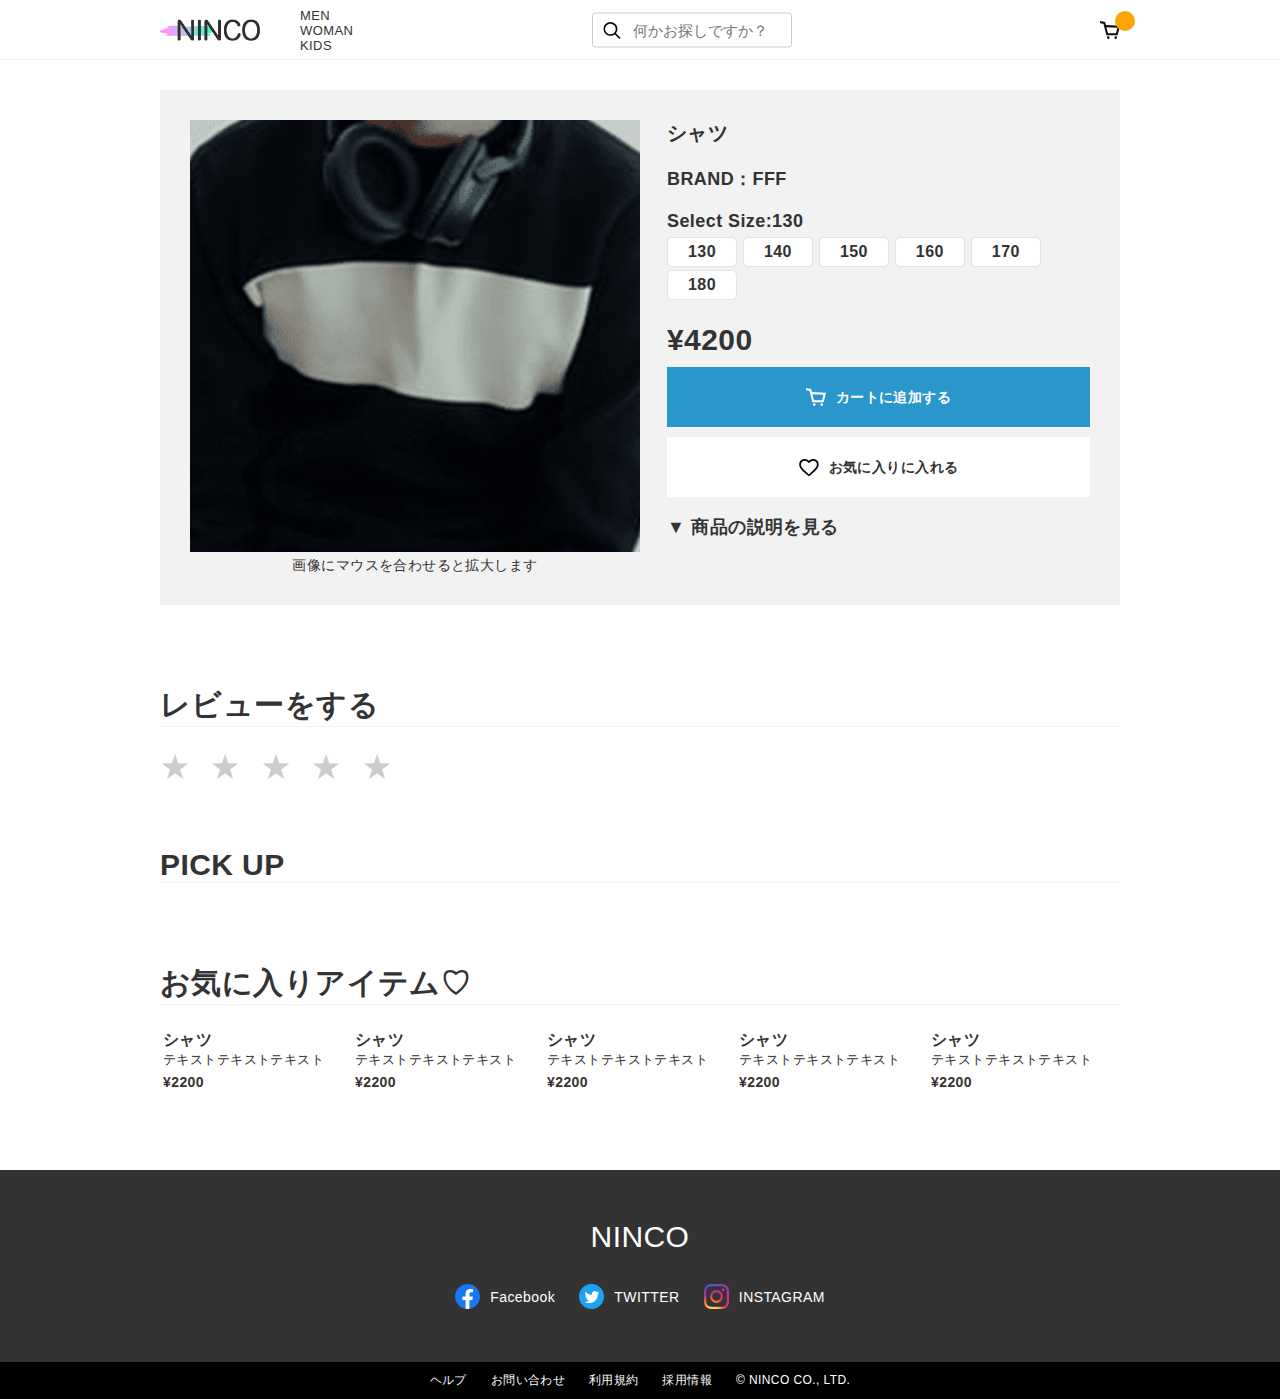
==== commit 26b7e661: "sixteen commit" ====
--- a/detail.html
+++ b/detail.html
@@ -18,9 +18,9 @@
 			</h1>
 			<div class="header-links">
 				<nav class="menu">
-					<a href="">MEN</a>
-					<a href="">WOMEN</a>
-					<a href="">KIDS</a>
+					<li><a href="list.html?category=men">MEN</a>
+					<li><a href="list.html?category=woman">WOMAN</a>
+					<li><a href="list.html?category=kids">KIDS</a>
 				</nav>
 				<div class="controls">
 					<a href="" class="controls-cart"><img src="img/icon_cart_black.svg" alt="">
@@ -28,7 +28,7 @@
 					</a>
 				</div>
 			</div>
-			<form action="">
+			<form action="list.html">
 				<button type="submit" class="word-submit"></button>
 				<input type="text" class="word-search" placeholder="何かお探しですか？" name="freeword">
 			</form>
@@ -39,10 +39,10 @@
 			</a>
 		</div>
 	</header>
-	<div class="contents">
+	<div id="page-detail" class="contents">
 		<div class="item-detail inner">
 			<div class="item-detail-main">
-				<img src="img/item/13.png" alt="">
+				<img src="img/item/13.png" alt="" data-zoom-image="img/item/13_l.png">
 				<p class="mouse-note">画像にマウスを合わせると拡大します</p>
 			</div>
 			<div class="item-detail-info">
@@ -179,8 +179,11 @@
 			<li><a href="">© NINCO CO., LTD.</a></li>
 		</ul>
 	</footer>
+
+	<script src="js/item_data.js"></script>
 	<script src="js/jquery-3.4.1.js"></script>
 	<script src="https://cdnjs.cloudflare.com/ajax/libs/slick-carousel/1.8.1/slick.min.js"></script>
+	<script src="js/jquery.elevatezoom.js"></script>
 	<script src="js/main.js"></script>
 </body>
 </html>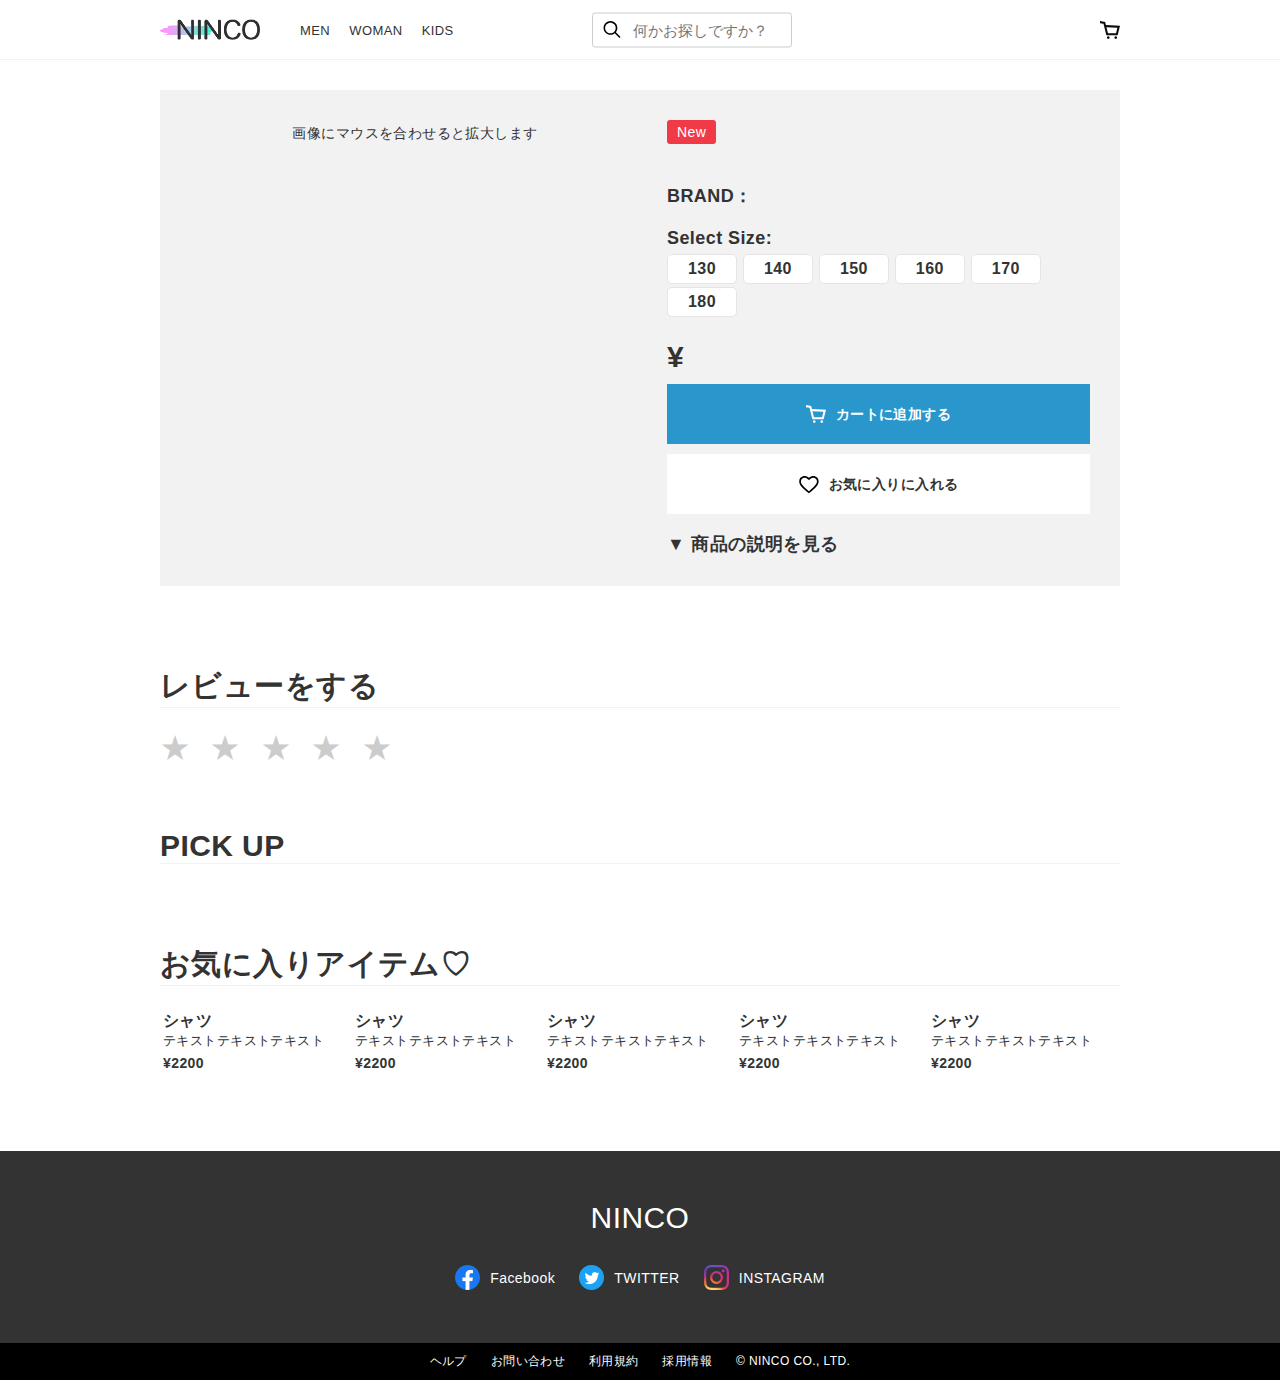
==== commit 89e1b3dc: "seventeen commit" ====
--- a/detail.html
+++ b/detail.html
@@ -18,9 +18,9 @@
 			</h1>
 			<div class="header-links">
 				<nav class="menu">
-					<li><a href="list.html?category=men">MEN</a>
-					<li><a href="list.html?category=woman">WOMAN</a>
-					<li><a href="list.html?category=kids">KIDS</a>
+					<a href="list.html?category=men">MEN</a>
+					<a href="list.html?category=woman">WOMAN</a>
+					<a href="list.html?category=kids">KIDS</a>
 				</nav>
 				<div class="controls">
 					<a href="" class="controls-cart"><img src="img/icon_cart_black.svg" alt="">
@@ -28,7 +28,7 @@
 					</a>
 				</div>
 			</div>
-			<form action="list.html">
+			<form action="list.html" autocomplete="off" method="GET">
 				<button type="submit" class="word-submit"></button>
 				<input type="text" class="word-search" placeholder="何かお探しですか？" name="freeword">
 			</form>
@@ -40,16 +40,17 @@
 		</div>
 	</header>
 	<div id="page-detail" class="contents">
-		<div class="item-detail inner">
+		<div class="item-detail inner" data-item-id="">
 			<div class="item-detail-main">
-				<img src="img/item/13.png" alt="" data-zoom-image="img/item/13_l.png">
+				<img src="" alt="" data-zoom-image="" id="zoom-img">
 				<p class="mouse-note">画像にマウスを合わせると拡大します</p>
 			</div>
 			<div class="item-detail-info">
-				<h2 class="item-detail-name">シャツ</h2>
-				<div class="item-detail-brand">BRAND：<span>FFF</span></div>
+				<div class="new-label">New</div>
+				<h2 class="item-detail-name" data-item-parts="name"></h2>
+				<div class="item-detail-brand">BRAND：<span data-item-parts="brand"></span></div>
 				<div class="item-size">
-					<div class="item-size-select">Select Size:<span>130</span></div>
+					<div class="item-size-select">Select Size:<span data-item-parts="size"></span></div>
 					<ul class="item-size-list">
 						<li>130</li>
 						<li>140</li>
@@ -59,11 +60,11 @@
 						<li>180</li>
 					</ul>
 				</div>
-				<div class="item-detail-price">¥<span>4200</span></div>
+				<div class="item-detail-price">¥<span data-item-parts="price"></span></div>
 				<div class="btn btn--cart"><span>カートに追加する</span></div>
 				<div class="btn btn--fav"><span>お気に入りに入れる</span></div>
 				<div data-accordion="trigger">商品の説明を見る</div>
-				<div data-accordion="target">ダミーダミーダミーダミーダミーダミー</div>
+				<div data-accordion="target" data-item-parts="text"></div>
 			</div>
 		</div>
 
@@ -180,6 +181,19 @@
 		</ul>
 	</footer>
 
+	<div class="modal-wrap">
+		<div class="modal-inner">
+			<div class="modal-close">×</div>
+			<h3 class="modal-title">ショッピングカート(<span class="cart-total-num"></span>点)</h3>
+			<ul id="cart-list" class="item-list thumbnail-list">
+			</ul>
+			<div class="cart-total">
+				合計金額：<span class="cart-total-price">1000円</span>
+			</div>
+			<a href="" class="btn btn--buy">購入する</a>
+		</div>
+	</div>
+
 	<script src="js/item_data.js"></script>
 	<script src="js/jquery-3.4.1.js"></script>
 	<script src="https://cdnjs.cloudflare.com/ajax/libs/slick-carousel/1.8.1/slick.min.js"></script>
--- a/css/common.css
+++ b/css/common.css
@@ -63,24 +63,20 @@
     *{box-sizing: border-box;}
 
     /*共通部分ここから*/
-
-    .contents {
+    .contents{
       padding-top: 60px;
     }
-
-    .inner {
+    .inner{
       width: 960px;
       margin: 0 auto;
     }
-
-    .item-list li:nth-child(n + 11) {
+    .item-list li:nth-child(n + 11){
       display: none;
     }
-
-    .sidebar-list li:nth-child(n + 4) {
+    .sidebar-list li:nth-child(n + 4){
       display: none;
     }
-    .slide-btn {
+    .slide-btn{
       position: absolute;
       top: 40%;
       width: 40px;
@@ -90,39 +86,32 @@
       display: block;
       z-index: 10;
     }
-
-    .prev-btn {
+    .prev-btn{
       left: 0;
       background: url(../img/arrow_prev.png) no-repeat center/cover;
     }
-    
-    .next-btn {
+    .next-btn{
       right: 0;
       background: url(../img/arrow_next.png) no-repeat center/cover;
     }
-
-    .slick-slide {
+    .slick-slide{
       margin: 0 20px;
     }
-
-    .slick-dots li.slick-active button::before {
+    .slick-dots li.slick-active button:before{
       color: #24b99f;
     }
-
-    [data-fadeIn] {
+    [data-fadeIn]{
       opacity: 0;
       transition: all 1.6s;
       transform: translateY(150px);
     }
-
-    [data-fadeIn].is-over {
+    [data-fadeIn].is-over{
       opacity: 1;
       transform: translateY(0);
     }
 
     /*ヘッダー部分ここから*/
-
-    .header {
+    .header{
       position: fixed;
       width: 100%;
       top: 0;
@@ -132,44 +121,37 @@
       z-index: 100;
       background: #fff;
     }
-
-    .header img {
+    .header img{
       width: 100%;
       display: block;
     }
-
-    .header-inner {
+    .header-inner{
       position: relative;
       margin: 0 auto;
-      height: 60px;
-    }
-
-    .logo {
+      height: 100%;
+    }
+    .logo{
       width: 100px;
       position: absolute;
       top: 50%;
       left: 0;
       transform: translateY(-50%);
     }
-
-    .menu {
+    .menu{
       position: absolute;
       top: 50%;
       left: 140px;
       transform: translateY(-50%);
       font-size: 13px;
     }
-
-    .menu a {
+    .menu a{
       display: inline-block;
       margin-right: 15px;
     }
-
-    .menu a:last-child {
+    .menu a:last-child{
       margin-right: 0;
     }
-
-    .word-search {
+    .word-search{
       position: absolute;
       top: 50%;
       left: 45%;
@@ -182,9 +164,13 @@
       background: url(../img/icon_search.svg) 10px center no-repeat;
       background-size: 18px;
       outline: none;
-    }
-
-    .word-submit {
+      transition: all 0.3s;
+    }
+    .word-search.is-cursor{
+      width: 250px;
+      border: 1px solid #333;
+    }
+    .word-submit{
       position: absolute;
       top: 50%;
       left: 45%;
@@ -197,22 +183,19 @@
       padding: 0;
       cursor: pointer;
     }
-
-    .controls {
+    .controls{
       position: absolute;
       top: 50%;
+      transform: translateY(-50%);
       right: 0;
-      transform: translateY(-50%);
-    }
-
-    .controls-cart {
+    }
+    .controls-cart{
       position: relative;
       width: 20px;
       height: 20px;
       display: block;
     }
-
-    .controls-cart .cart-batdh {
+    .controls-cart .cart-batch{
       position: absolute;
       top: -9px;
       right: -15px;
@@ -223,40 +206,35 @@
       text-align: center;
       color: #fff;
       font-weight: bold;
+      border-radius: 50%;
       font-size: 12px;
       line-height: 20px;
-      border-radius: 50%;
     }
 
     /*アイテムセクションここから*/
-
-    .c-section {
+    .c-section{
       margin: 0 auto 60px auto;
     }
-
-    .c-section-head {
+    .c-section-head{
       display: flex;
       justify-content: space-between;
       align-items: baseline;
       margin-bottom: 20px;
       border-bottom: 1px solid #f2f2f2;
     }
-
-    .c-section-title {
+    .c-section-title{
       font-size: 30px;
       font-weight: bold;
     }
-
-    .more-link {
+    .more-link{
       position: relative;
       color: #2996cc;
       font-weight: bold;
       font-size: 16px;
       padding-right: 15px;
     }
-
-    .more-link::after {
-      content: '';
+    .more-link:after{
+      content: "";
       position: absolute;
       right: 5px;
       top: 50%;
@@ -266,89 +244,76 @@
       border-right: 2px solid #2996cc;
       transform: rotate(45deg) translateY(-50%);
     }
-
-    .item-list {
+    .item-list{
       display: flex;
-      flex-wrap: wrap;
-    }
-    
-    .item {
+      flex-wrap:wrap;
+    }
+    .item{
+      position: relative;
       width: calc(100% / 5);
       margin-bottom: 20px;
     }
-
-    .item img {
+    .item img{
       width: 100%;
       display: block;
     }
-
-    .item-cap {
+    .item-cap{
       margin-bottom: 5px;
     }
-
-    .item-info {
+    .item-info{
       padding: 0 3px;
     }
-
-    .item-name {
+    .item-name{
       font-weight: bold;
       font-size: 16px;
     }
-    
-    .item-text {
+    .item-text{
       display: -webkit-box;
-      -webkit-box-orient: vertical;
-      -webkit-line-clamp: 2;
+      -webkit-box-orient:vertical;
+      -webkit-line-clamp:2;
       overflow: hidden;
       font-size: 13px;
     }
-
-    .item-price {
+    .item-price{
       margin-top: 5px;
       font-weight: bold;
     }
 
-    /*ピックアップここから*/
-    .thumnail-list {
+    /*ピックアップ部分ここから*/
+    .thumbnail-list{
       justify-content: space-between;
     }
-
-    .thumnail-list .item {
+    .thumbnail-list .item{
       width: calc(100% / 2 - 10px);
       padding-bottom: 20px;
       border-bottom: 1px solid #f2f2f2;
     }
-
-    .thumnail-list .item a {
+    .thumbnail-list .item a{
       display: flex;
     }
-
-    .thumnail-list .item-cap {
+    .thumbnail-list .item-cap{
       width: 100px;
       height: auto;
       margin-right: 15px;
       margin-bottom: 0;
     }
-
-    .thumnail-list .item-info {
+    .thumbnail-list .item-info{
       width: calc(100% - 100px - 15px);
     }
 
-    /*ブランド部分ここから*/
-    .c-brand {
-      background-image: linear-gradient(-225deg, #2cd8d5 0%, #9891ff 56%, #ffbac3 100%);
+    /*BRAND部分ここから*/
+    .c-brand{
+      background-image:linear-gradient(-225deg, #2CD8D5 0%, #9891ff 56%, #FFBAC3 100%);
       padding: 50px 30px;
       margin-bottom: 80px;
       overflow: hidden;
     }
-
-    .brand-list {
+    .brand-list{
       display: grid;
       grid-template-columns: repeat(auto-fill, minmax(20%, 1fr));
-      grid-gap: 10px 10px;
-    }
-
-    .brand-list li {
+      grid-gap:10px 10px;
+    }
+    .brand-list li{
       background: #fff;
       border-radius: 8px;
       height: 100px;
@@ -357,88 +322,141 @@
       font-weight: bold;
       font-size: 20px;
     }
-
-    .brand-list li a {
+    .brand-list li a{
       display: block;
     }
 
     /*フッターここから*/
-    .footer {
+    .footer{
       background: #333;
     }
-
-    .footer a {
+    .footer a{
       color: #fff;
     }
-
-    .footer-logo {
+    .footer-logo{
       text-align: center;
       font-size: 30px;
       margin-bottom: 30px;
       color: #fff;
     }
-
-    .footer-inner {
+    .footer-inner{
       padding: 50px 0;
     }
-
-    .footer img {
-      width: 100%;
-    }
-
-    .sns {
+    .footer img{
+      width: 100%;
+    }
+    .sns{
       text-align: center;
     }
-
-    .sns li {
+    .sns li{
       display: inline-block;
       margin: 0 10px;
     }
-
-    .sns li a {
+    .sns li a{
       display: flex;
       align-items: center;
     }
-
-    .sns li .sns-icon {
+    .sns li .sns-icon{
       width: 25px;
       margin-right: 10px;
     }
-
-    .footer-link {
-      text-align: center;
-    }
-
-    .footer-link {
+    .footer-link{
       background: #000;
       font-size: 12px;
+      padding: 10px;
       text-align: center;
-      padding: 10px;
-    }
-
-    .footer-link li {
+    }
+    .footer-link li{
       display: inline-block;
       margin: 0 10px;
     }
 
+    /*モーダルここから*/
+    .modal-wrap{
+      position: fixed;
+      top: 0;
+      left: 0;
+      width: 100%;
+      height: 100vh;
+      background: rgba(255,255,255,0.95);
+      z-index: 30;
+      display: none;
+    }
+    .modal-inner{
+      position: absolute;
+      width: 600px;
+      top: 10%;
+      left: 50%;
+      transform: translateX(-50%);
+    }
+    .modal-close{
+      position: absolute;
+      top: 0;
+      right: 0;
+      font-size: 30px;
+      cursor: pointer;
+    }
+    .modal-title{
+      font-size: 20px;
+      font-weight: bold;
+      margin-bottom: 20px;
+    }
+    .modal-inner .item-list{
+      max-height: 50vh;
+      overflow: scroll;
+    }
+    .modal-inner .item-list .item{
+      width: 100%;
+    }
+    .cart-total{
+      margin-top: 20px;
+      font-size: 26px;
+      font-weight: bold;
+    }
+    .cart-total-price{
+      color: #e73656;
+    }
+    .cart-delate{
+      cursor: pointer;
+      position: absolute;
+      transform: translateY(-50%);
+      right: 0;
+      bottom: 0;
+      width: 20px;
+    }
+    .cart-delate img{
+      width: 100%;
+    }
+
     /*サークルバナーここから*/
-    .circle-banner {
+    .circle-banner{
       position: fixed;
       right: 0;
       bottom: 10px;
       width: 150px;
       z-index: 10;
-      transition: all .5s;
+      transition: all 0.5s;
       transform: translateX(100%) rotate(90deg);
     }
-
-    .circle-banner img {
-      width: 100%;
-    }
-
-    .circle-banner.is-over {
-      right: 0;
+    .circle-banner img{
+      width: 100%;
+    }
+    .circle-banner.is-over{
+      right: 10px;
       transform: translateX(0) rotate(0);
+    }
+
+    .flash{
+      position: fixed;
+      top: 0;
+      left: 0;
+      width: 100%;
+      padding: 15px 0;
+      text-align: center;
+      color: #fff;
+      background-color: green;
+      font-weight: bold;
+      z-index: 100;
     }
 
 
@@ -491,6 +509,10 @@
         font-size: 11px;
       }
 
+      .word-search.is-cursor {
+        width: 180px;
+      }
+      
       .word-submit {
         left: 100px;
       }
@@ -604,4 +626,10 @@
         margin: 0 3px;
       }
 
+      /*[スマホ]モーダルここから*/
+      .modal-inner {
+        width: 80%;
+        margin: 0 10px;
+      }
+
     }--- a/css/detail.css
+++ b/css/detail.css
@@ -30,6 +30,17 @@
 
 .item-detail-info {
   width: 47%;
+}
+
+.new-label {
+  display: inline-block;
+  padding: 5px 10px;
+  line-height: 1;
+  margin-bottom: 10px;
+  background: #f03a47;
+  color: #fff;
+  border-radius: 3px;
+  margin-bottom: 20px;
 }
 
 .item-detail-name {
--- a/css/btn.css
+++ b/css/btn.css
@@ -1,5 +1,3 @@
-@charset "UTF-8";
-
 @charset "UTF-8";
 
 .btn {
@@ -37,9 +35,18 @@
   background: #2996cc;
 }
 
+.btn--cart.is-storage {
+  background: #ccc;
+}
+
 .btn--fav {
   background: #fff;
   color: #333;
+}
+
+.btn--buy {
+  background: #e73656;
+  color: #fff;
 }
 
 .btn--cart span::before {
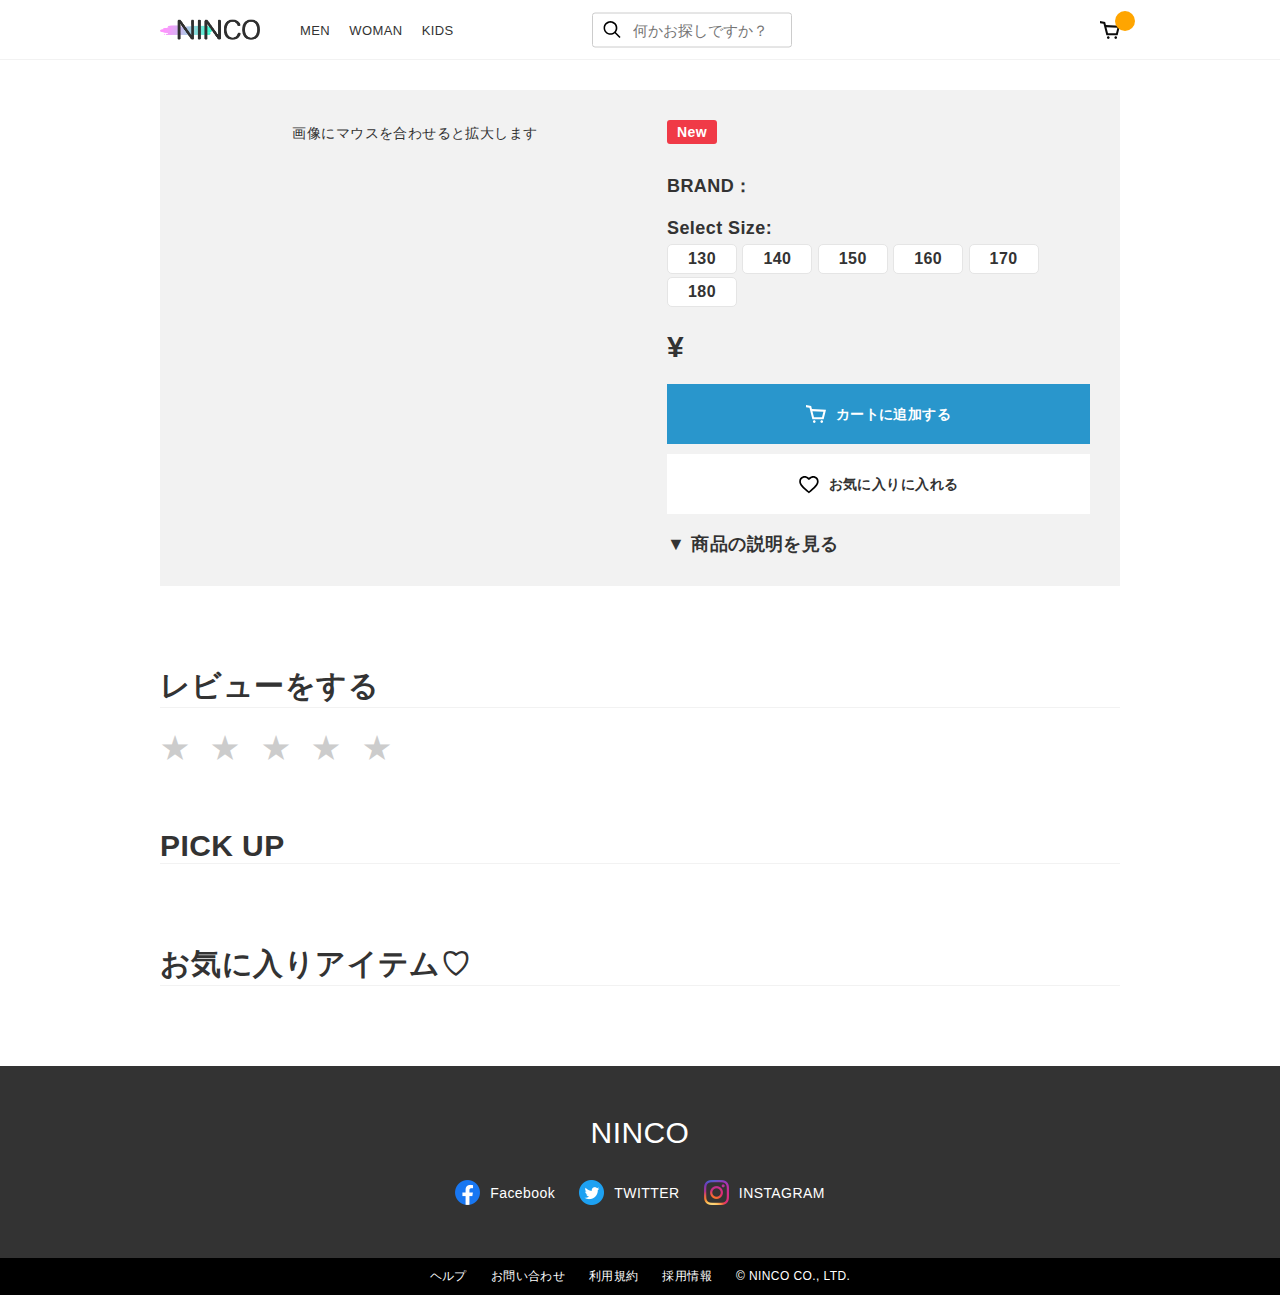
==== commit 202a78cd: "eighteen commit" ====
--- a/detail.html
+++ b/detail.html
@@ -23,8 +23,8 @@
 					<a href="list.html?category=kids">KIDS</a>
 				</nav>
 				<div class="controls">
-					<a href="" class="controls-cart"><img src="img/icon_cart_black.svg" alt="">
-						<span class="cart-batdh"></span>
+					<a href="" class="controls-cart" method="GET"><img src="img/icon_cart_black.svg" alt="">
+						<span class="cart-batch"></span>
 					</a>
 				</div>
 			</div>
@@ -92,62 +92,7 @@
 					<div class="c-section-head">
 						<h2 class="c-section-title">お気に入りアイテム♡</h2>
 					</div>
-					<ul class="item-list">
-						<li class="item">
-							<a href="">
-								<div class="item-cap"><img src="img/item/58.png" alt="" loading="lazy">
-								</div>
-								<div class="item-info">
-									<h3 class="item-name">シャツ</h3>
-									<p class="item-text">テキストテキストテキスト</p>
-									<div class="item-price">¥2200</div>
-								</div>
-							</a>
-						</li>
-						<li class="item">
-							<a href="">
-								<div class="item-cap"><img src="img/item/58.png" alt="" loading="lazy">
-								</div>
-								<div class="item-info">
-									<h3 class="item-name">シャツ</h3>
-									<p class="item-text">テキストテキストテキスト</p>
-									<div class="item-price">¥2200</div>
-								</div>
-							</a>
-						</li>
-						<li class="item">
-							<a href="">
-								<div class="item-cap"><img src="img/item/58.png" alt="" loading="lazy">
-								</div>
-								<div class="item-info">
-									<h3 class="item-name">シャツ</h3>
-									<p class="item-text">テキストテキストテキスト</p>
-									<div class="item-price">¥2200</div>
-								</div>
-							</a>
-						</li>
-						<li class="item">
-							<a href="">
-								<div class="item-cap"><img src="img/item/58.png" alt="" loading="lazy">
-								</div>
-								<div class="item-info">
-									<h3 class="item-name">シャツ</h3>
-									<p class="item-text">テキストテキストテキスト</p>
-									<div class="item-price">¥2200</div>
-								</div>
-							</a>
-						</li>
-						<li class="item">
-							<a href="">
-								<div class="item-cap"><img src="img/item/58.png" alt="" loading="lazy">
-								</div>
-								<div class="item-info">
-									<h3 class="item-name">シャツ</h3>
-									<p class="item-text">テキストテキストテキスト</p>
-									<div class="item-price">¥2200</div>
-								</div>
-							</a>
-						</li>
+					<ul class="item-list" data-item-list="fav">
 					</ul>
 				</section>
 			</div>
@@ -196,7 +141,7 @@
 
 	<script src="js/item_data.js"></script>
 	<script src="js/jquery-3.4.1.js"></script>
-	<script src="https://cdnjs.cloudflare.com/ajax/libs/slick-carousel/1.8.1/slick.min.js"></script>
+	<script src="https://cdnjs.cloudflare.com/ajax/libs/slick-carousel/1.9.0/slick.min.js"></script>
 	<script src="js/jquery.elevatezoom.js"></script>
 	<script src="js/main.js"></script>
 </body>
--- a/css/common.css
+++ b/css/common.css
@@ -1,635 +1,612 @@
-    /*リセットCSSここから*/
     @charset "utf-8";
-    html, body, div, span, applet, object, iframe,
-    h1, h2, h3, h4, h5, h6, p, blockquote, pre,
-    a, abbr, acronym, address, big, cite, code,
-    del, dfn, em, img, ins, kbd, q, s, samp,
-    small, strike, strong, sub, sup, tt, var,
-    b, u, i, center,
-    dl, dt, dd, ol, ul, li,
-    fieldset, form, label, legend,
-    table, caption, tbody, tfoot, thead, tr, th, td,
-    article, aside, canvas, details, embed,
-    figure, figcaption, footer, header, hgroup,
-    menu, nav, output, ruby, section, summary,
-    time, mark, audio, video {
-      margin: 0;
-      padding: 0;
-      border: 0;
-      font-size: 100%;
-      font: inherit;
-      vertical-align: baseline;
-    }
-    /* HTML5 display-role reset for older browsers */
-    article, aside, details, figcaption, figure,
-    footer, header, hgroup, menu, nav, section {
-      display: block;
-    }
-    body{
-      color: #333;
-      font-size: 14px;
-      letter-spacing: 0.03em;
-      font-family: 'Hiragino Kaku Gothic Pro', 'メイリオ', 'ＭＳ Ｐゴシック', sans-serif;
-      -webkit-font-smoothing: antialiased;
-      text-rendering: optimizeLegibility;
-    }
-    ol, ul, li{
-      list-style: none;
-    }
-    table {
-      border-collapse: collapse;
-      border-spacing: 0;
-    }
-    select{
-      text-overflow: ellipsis;
-      border: none;
-      outline: none;
-      background: transparent;
-      background-image: none;
-      box-shadow: none;
-      -webkit-appearance: none;
-      appearance: none;
-    }
-    a{
-      text-decoration: none;
-      color: #333;
-    }
-    a img{
-      transition:all 0.3s;
-    }
-    a img:hover{
-      opacity: 0.7;
-    }
-    *{box-sizing: border-box;}
-
-    /*共通部分ここから*/
-    .contents{
-      padding-top: 60px;
-    }
-    .inner{
-      width: 960px;
-      margin: 0 auto;
-    }
-    .item-list li:nth-child(n + 11){
-      display: none;
-    }
-    .sidebar-list li:nth-child(n + 4){
-      display: none;
-    }
-    .slide-btn{
-      position: absolute;
-      top: 40%;
-      width: 40px;
-      height: 40px;
-      background-size: cover;
-      cursor: pointer;
-      display: block;
-      z-index: 10;
-    }
-    .prev-btn{
-      left: 0;
-      background: url(../img/arrow_prev.png) no-repeat center/cover;
-    }
-    .next-btn{
-      right: 0;
-      background: url(../img/arrow_next.png) no-repeat center/cover;
-    }
-    .slick-slide{
-      margin: 0 20px;
-    }
-    .slick-dots li.slick-active button:before{
-      color: #24b99f;
-    }
-    [data-fadeIn]{
-      opacity: 0;
-      transition: all 1.6s;
-      transform: translateY(150px);
-    }
-    [data-fadeIn].is-over{
-      opacity: 1;
-      transform: translateY(0);
-    }
-
-    /*ヘッダー部分ここから*/
-    .header{
-      position: fixed;
-      width: 100%;
-      top: 0;
-      left: 0;
-      height: 60px;
-      border-bottom: 1px solid #f2f2f2;
-      z-index: 100;
-      background: #fff;
-    }
-    .header img{
-      width: 100%;
-      display: block;
-    }
-    .header-inner{
-      position: relative;
-      margin: 0 auto;
-      height: 100%;
-    }
-    .logo{
-      width: 100px;
-      position: absolute;
-      top: 50%;
-      left: 0;
-      transform: translateY(-50%);
-    }
-    .menu{
-      position: absolute;
-      top: 50%;
-      left: 140px;
-      transform: translateY(-50%);
-      font-size: 13px;
-    }
-    .menu a{
-      display: inline-block;
-      margin-right: 15px;
-    }
-    .menu a:last-child{
-      margin-right: 0;
-    }
-    .word-search{
-      position: absolute;
-      top: 50%;
-      left: 45%;
-      transform: translateY(-50%);
-      width: 200px;
-      border: 1px solid #ccc;
-      border-radius: 3px;
-      padding: 8px 10px 8px 40px;
-      font-size: 15px;
-      background: url(../img/icon_search.svg) 10px center no-repeat;
-      background-size: 18px;
-      outline: none;
-      transition: all 0.3s;
-    }
-    .word-search.is-cursor{
-      width: 250px;
-      border: 1px solid #333;
-    }
-    .word-submit{
-      position: absolute;
-      top: 50%;
-      left: 45%;
-      transform: translateY(-50%);
-      width: 30px;
-      height: 50%;
-      z-index: 1;
-      border: none;
-      background: transparent;
-      padding: 0;
-      cursor: pointer;
-    }
-    .controls{
-      position: absolute;
-      top: 50%;
-      transform: translateY(-50%);
-      right: 0;
-    }
-    .controls-cart{
-      position: relative;
-      width: 20px;
-      height: 20px;
-      display: block;
-    }
-    .controls-cart .cart-batch{
-      position: absolute;
-      top: -9px;
-      right: -15px;
-      background: orange;
-      width: 20px;
-      height: 20px;
-      display: block;
-      text-align: center;
-      color: #fff;
-      font-weight: bold;
-      border-radius: 50%;
-      font-size: 12px;
-      line-height: 20px;
-    }
-
-    /*アイテムセクションここから*/
-    .c-section{
-      margin: 0 auto 60px auto;
-    }
-    .c-section-head{
-      display: flex;
-      justify-content: space-between;
-      align-items: baseline;
-      margin-bottom: 20px;
-      border-bottom: 1px solid #f2f2f2;
-    }
-    .c-section-title{
-      font-size: 30px;
-      font-weight: bold;
-    }
-    .more-link{
-      position: relative;
-      color: #2996cc;
-      font-weight: bold;
-      font-size: 16px;
-      padding-right: 15px;
-    }
-    .more-link:after{
-      content: "";
-      position: absolute;
-      right: 5px;
-      top: 50%;
-      width: 5px;
-      height: 5px;
-      border-top: 2px solid #2996cc;
-      border-right: 2px solid #2996cc;
-      transform: rotate(45deg) translateY(-50%);
-    }
-    .item-list{
-      display: flex;
-      flex-wrap:wrap;
-    }
-    .item{
-      position: relative;
-      width: calc(100% / 5);
-      margin-bottom: 20px;
-    }
-    .item img{
-      width: 100%;
-      display: block;
-    }
-    .item-cap{
-      margin-bottom: 5px;
-    }
-    .item-info{
-      padding: 0 3px;
-    }
-    .item-name{
-      font-weight: bold;
-      font-size: 16px;
-    }
-    .item-text{
-      display: -webkit-box;
-      -webkit-box-orient:vertical;
-      -webkit-line-clamp:2;
-      overflow: hidden;
-      font-size: 13px;
-    }
-    .item-price{
-      margin-top: 5px;
-      font-weight: bold;
-    }
-
-    /*ピックアップ部分ここから*/
-    .thumbnail-list{
-      justify-content: space-between;
-    }
-    .thumbnail-list .item{
-      width: calc(100% / 2 - 10px);
-      padding-bottom: 20px;
-      border-bottom: 1px solid #f2f2f2;
-    }
-    .thumbnail-list .item a{
-      display: flex;
-    }
-    .thumbnail-list .item-cap{
-      width: 100px;
-      height: auto;
-      margin-right: 15px;
-      margin-bottom: 0;
-    }
-    .thumbnail-list .item-info{
-      width: calc(100% - 100px - 15px);
-    }
-
-    /*BRAND部分ここから*/
-    .c-brand{
-      background-image:linear-gradient(-225deg, #2CD8D5 0%, #9891ff 56%, #FFBAC3 100%);
-      padding: 50px 30px;
-      margin-bottom: 80px;
-      overflow: hidden;
-    }
-    .brand-list{
-      display: grid;
-      grid-template-columns: repeat(auto-fill, minmax(20%, 1fr));
-      grid-gap:10px 10px;
-    }
-    .brand-list li{
-      background: #fff;
-      border-radius: 8px;
-      height: 100px;
-      line-height: 100px;
-      text-align: center;
-      font-weight: bold;
-      font-size: 20px;
-    }
-    .brand-list li a{
-      display: block;
-    }
-
-    /*フッターここから*/
-    .footer{
-      background: #333;
-    }
-    .footer a{
-      color: #fff;
-    }
-    .footer-logo{
-      text-align: center;
-      font-size: 30px;
-      margin-bottom: 30px;
-      color: #fff;
-    }
-    .footer-inner{
-      padding: 50px 0;
-    }
-    .footer img{
-      width: 100%;
-    }
-    .sns{
-      text-align: center;
-    }
-    .sns li{
-      display: inline-block;
-      margin: 0 10px;
-    }
-    .sns li a{
-      display: flex;
-      align-items: center;
-    }
-    .sns li .sns-icon{
-      width: 25px;
-      margin-right: 10px;
-    }
-    .footer-link{
-      background: #000;
-      font-size: 12px;
-      padding: 10px;
-      text-align: center;
-    }
-    .footer-link li{
-      display: inline-block;
-      margin: 0 10px;
-    }
-
-    /*モーダルここから*/
-    .modal-wrap{
-      position: fixed;
-      top: 0;
-      left: 0;
-      width: 100%;
-      height: 100vh;
-      background: rgba(255,255,255,0.95);
-      z-index: 30;
-      display: none;
-    }
-    .modal-inner{
-      position: absolute;
-      width: 600px;
-      top: 10%;
-      left: 50%;
-      transform: translateX(-50%);
-    }
-    .modal-close{
-      position: absolute;
-      top: 0;
-      right: 0;
-      font-size: 30px;
-      cursor: pointer;
-    }
-    .modal-title{
-      font-size: 20px;
-      font-weight: bold;
-      margin-bottom: 20px;
-    }
-    .modal-inner .item-list{
-      max-height: 50vh;
-      overflow: scroll;
-    }
-    .modal-inner .item-list .item{
-      width: 100%;
-    }
-    .cart-total{
-      margin-top: 20px;
-      font-size: 26px;
-      font-weight: bold;
-    }
-    .cart-total-price{
-      color: #e73656;
-    }
-    .cart-delate{
-      cursor: pointer;
-      position: absolute;
-      transform: translateY(-50%);
-      right: 0;
-      bottom: 0;
-      width: 20px;
-    }
-    .cart-delate img{
-      width: 100%;
-    }
-
-    /*サークルバナーここから*/
-    .circle-banner{
-      position: fixed;
-      right: 0;
-      bottom: 10px;
-      width: 150px;
-      z-index: 10;
-      transition: all 0.5s;
-      transform: translateX(100%) rotate(90deg);
-    }
-    .circle-banner img{
-      width: 100%;
-    }
-    .circle-banner.is-over{
-      right: 10px;
-      transform: translateX(0) rotate(0);
-    }
-
-    .flash{
-      position: fixed;
-      top: 0;
-      left: 0;
-      width: 100%;
-      padding: 15px 0;
-      text-align: center;
-      color: #fff;
-      background-color: green;
-      font-weight: bold;
-      z-index: 100;
-    }
-
-
-    @media screen and (max-width:768px) {
-      /* スマホ共通ここから*/
-
-      .contents {
-        padding-top: 45px;
-      }
-
-      .inner {
-        width: auto;
-        margin: 0 auto;
-      }
-
-      .slick-slide {
-        margin: 0 0;
-      }
-
-      /*ヘッダーここから*/
-      .header {
-        height: 45px;
-      }
-
-      .header-links {
-        position: fixed;
-        width: 100%;
-        top: 45px;
-        left: 100%;
-        background: rgba(255, 255, 255, .95);
-        height: 100vh;
-        z-index: 10;
-        transition: all .4s;
-      }
-
-      .logo {
-        width: 70px;
-      }
-
-      .menu {
-        top: 40%;
-        left: 50%;
-        font-size: 15px;
-        transform: translate(-50%, -50%);
-      }
-
-      .word-search {
-        width: 160px;
-        left: 100px;
-        font-size: 11px;
-      }
-
-      .word-search.is-cursor {
-        width: 180px;
-      }
-      
-      .word-submit {
-        left: 100px;
-      }
-
-      .controls {
-        right: 50%;
-        transform: translate(50%, -50%);
-      }
-
-      .menu-trigger {
-        position: absolute;
-        right: 10px;
-        top: 50%;
-        transform: translateY(-50%);
-        transition: all .4s;
-        width: 30px;
-        height: 20px;
-        z-index: 10;
-        display: block;
-      }
-
-      .menu-trigger span {
-        display: inline-block;
-        transition: all .4s;
-        position: absolute;
-        width: 100%;
-        height: 2px;
-        background: #000;
-      }
-
-      .menu-trigger span:nth-child(1) {
-        top: 0;
-      }
-
-      .menu-trigger span:nth-child(2) {
-        top: 50%;
-        transform: translateY(-50%);
-      }
-
-      .menu-trigger span:nth-child(3) {
-        bottom: 0;
-      }
-
-      /*jsで変更される箇所*/
-      .header-links.is-active {
-        left: 0;
-      }
-
-      .menu-trigger.is-active span:nth-of-type(1) {
-        transform: translateY(9px) rotate(-315deg);
-      }
-
-      .menu-trigger.is-active span:nth-of-type(2) {
-        opacity: 0;
-      }
-
-      .menu-trigger.is-active span:nth-of-type(3) {
-        transform: translateY(-9px) rotate(315deg);
-      }
-
-      /*[スマホ]アイテムセクションここから*/
-      .c-section-title {
-        font-size: 20px;
-      }
-
-      .more-link {
-        font-size: 13px;
-      }
-
-      .item {
-        width: calc(100% / 2);
-      }
-
-      .item-name {
-        font-size: 13px;
-      }
-
-      /*[スマホ]ピックアップ部分ここから*/
-      
-      .thumnail-list .item{
-        width: auto;
-      }
-      
-      /*[スマホ]BRAND部分ここから*/
-      .c-brand {
-        padding: 25px 15px;
-        margin-bottom: 80px;
-      }
-
-      .brand-list {
-        grid-template-columns: repeat(auto-fill, minmax(30%, 1fr));
-      }
-
-      .brand-list li {
-        height: 50px;
-        line-height: 50px;
-        font-size: 16px;
-      }
-
-      /*[スマホ]フッター部分ここから*/
-      .footer-inner {
-        padding: 30px 0;
-      }
-
-      .sns li {
-        font-size: 10px;
-      }
-
-      .footer-link li {
-        font-size: 10px;
-        margin: 0 3px;
-      }
-
-      /*[スマホ]モーダルここから*/
-      .modal-inner {
-        width: 80%;
-        margin: 0 10px;
-      }
-
-    }+html, body, div, span, applet, object, iframe,
+h1, h2, h3, h4, h5, h6, p, blockquote, pre,
+a, abbr, acronym, address, big, cite, code,
+del, dfn, em, img, ins, kbd, q, s, samp,
+small, strike, strong, sub, sup, tt, var,
+b, u, i, center,
+dl, dt, dd, ol, ul, li,
+fieldset, form, label, legend,
+table, caption, tbody, tfoot, thead, tr, th, td,
+article, aside, canvas, details, embed,
+figure, figcaption, footer, header, hgroup,
+menu, nav, output, ruby, section, summary,
+time, mark, audio, video {
+  margin: 0;
+  padding: 0;
+  border: 0;
+  font-size: 100%;
+  font: inherit;
+  vertical-align: baseline;
+}
+/* HTML5 display-role reset for older browsers */
+article, aside, details, figcaption, figure,
+footer, header, hgroup, menu, nav, section {
+  display: block;
+}
+body{
+  color: #333;
+  font-size: 14px;
+  letter-spacing: 0.03em;
+  font-family: 'Hiragino Kaku Gothic Pro', 'メイリオ', 'ＭＳ Ｐゴシック', sans-serif;
+  -webkit-font-smoothing: antialiased;
+  text-rendering: optimizeLegibility;
+}
+ol, ul, li{
+  list-style: none;
+}
+table {
+  border-collapse: collapse;
+  border-spacing: 0;
+}
+select{
+  text-overflow: ellipsis;
+  border: none;
+  outline: none;
+  background: transparent;
+  background-image: none;
+  box-shadow: none;
+  -webkit-appearance: none;
+  appearance: none;
+}
+a{
+  text-decoration: none;
+  color: #333;
+}
+a img{
+  transition:all 0.3s;
+}
+a img:hover{
+  opacity: 0.7;
+}
+*{box-sizing: border-box;}
+
+/*共通部分ここから*/
+.contents{
+  padding-top: 60px;
+}
+.inner{
+  width: 960px;
+  margin: 0 auto;
+}
+.item-list li:nth-child(n + 11){
+  display: none;
+}
+.sidebar-list li:nth-child(n + 4){
+  display: none;
+}
+.slide-btn{
+  position: absolute;
+  top: 40%;
+  width: 40px;
+  height: 40px;
+  background-size: cover;
+  cursor: pointer;
+  display: block;
+  z-index: 10;
+}
+.prev-btn{
+  left: 0;
+  background: url(../img/arrow_prev.png) no-repeat center/cover;
+}
+.next-btn{
+  right: 0;
+  background: url(../img/arrow_next.png) no-repeat center/cover;
+}
+.slick-slide{
+  margin: 0 20px;
+}
+.slick-dots li.slick-active button:before{
+  color: #24b99f;
+}
+[data-fadeIn]{
+  opacity: 0;
+  transition: all 1.6s;
+  transform: translateY(150px);
+}
+[data-fadeIn].is-over{
+  opacity: 1;
+  transform: translateY(0);
+}
+
+/*ヘッダー部分ここから*/
+.header{
+  position: fixed;
+  width: 100%;
+  top: 0;
+  left: 0;
+  height: 60px;
+  border-bottom: 1px solid #f2f2f2;
+  z-index: 100;
+  background: #fff;
+}
+.header img{
+  width: 100%;
+  display: block;
+}
+.header-inner{
+  position: relative;
+  margin: 0 auto;
+  height: 100%;
+}
+.logo{
+  width: 100px;
+  position: absolute;
+  top: 50%;
+  left: 0;
+  transform: translateY(-50%);
+}
+.menu{
+  position: absolute;
+  top: 50%;
+  left: 140px;
+  transform: translateY(-50%);
+  font-size: 13px;
+}
+.menu a{
+  display: inline-block;
+  margin-right: 15px;
+}
+.menu a:last-child{
+  margin-right: 0;
+}
+.word-search{
+  position: absolute;
+  top: 50%;
+  left: 45%;
+  transform: translateY(-50%);
+  width: 200px;
+  border: 1px solid #ccc;
+  border-radius: 3px;
+  padding: 8px 10px 8px 40px;
+  font-size: 15px;
+  background: url(../img/icon_search.svg) 10px center no-repeat;
+  background-size: 18px;
+  outline: none;
+  transition: all 0.3s;
+}
+.word-search.is-cursor{
+  width: 250px;
+  border: 1px solid #333;
+}
+.word-submit{
+  position: absolute;
+  top: 50%;
+  left: 45%;
+  transform: translateY(-50%);
+  width: 30px;
+  height: 50%;
+  z-index: 1;
+  border: none;
+  background: transparent;
+  padding: 0;
+  cursor: pointer;
+}
+.controls{
+  position: absolute;
+  top: 50%;
+  transform: translateY(-50%);
+  right: 0;
+}
+.controls-cart{
+  position: relative;
+  width: 20px;
+  height: 20px;
+  display: block;
+}
+.controls-cart .cart-batch{
+  position: absolute;
+  top: -9px;
+  right: -15px;
+  background: orange;
+  width: 20px;
+  height: 20px;
+  display: block;
+  text-align: center;
+  color: #fff;
+  font-weight: bold;
+  border-radius: 50%;
+  font-size: 12px;
+  line-height: 20px;
+}
+
+/*アイテムセクションここから*/
+.c-section{
+  margin: 0 auto 60px auto;
+}
+.c-section-head{
+  display: flex;
+  justify-content: space-between;
+  align-items: baseline;
+  margin-bottom: 20px;
+  border-bottom: 1px solid #f2f2f2;
+}
+.c-section-title{
+  font-size: 30px;
+  font-weight: bold;
+}
+.more-link{
+  position: relative;
+  color: #2996cc;
+  font-weight: bold;
+  font-size: 16px;
+  padding-right: 15px;
+}
+.more-link:after{
+  content: "";
+  position: absolute;
+  right: 5px;
+  top: 50%;
+  width: 5px;
+  height: 5px;
+  border-top: 2px solid #2996cc;
+  border-right: 2px solid #2996cc;
+  transform: rotate(45deg) translateY(-50%);
+}
+.item-list{
+  display: flex;
+  flex-wrap:wrap;
+}
+.item{
+  position: relative;
+  width: calc(100% / 5);
+  margin-bottom: 20px;
+}
+.item img{
+  width: 100%;
+  display: block;
+}
+.item-cap{
+  margin-bottom: 5px;
+}
+.item-info{
+  padding: 0 3px;
+}
+.item-name{
+  font-weight: bold;
+  font-size: 16px;
+}
+.item-text{
+  display: -webkit-box;
+  -webkit-box-orient:vertical;
+  -webkit-line-clamp:2;
+  overflow: hidden;
+  font-size: 13px;
+}
+.item-price{
+  margin-top: 5px;
+  font-weight: bold;
+}
+
+/*ピックアップ部分ここから*/
+.thumbnail-list{
+  justify-content: space-between;
+}
+.thumbnail-list .item{
+  width: calc(100% / 2 - 10px);
+  padding-bottom: 20px;
+  border-bottom: 1px solid #f2f2f2;
+}
+.thumbnail-list .item a{
+  display: flex;
+}
+.thumbnail-list .item-cap{
+  width: 100px;
+  height: auto;
+  margin-right: 15px;
+  margin-bottom: 0;
+}
+.thumbnail-list .item-info{
+  width: calc(100% - 100px - 15px);
+}
+
+/*BRAND部分ここから*/
+.c-brand{
+  background-image:linear-gradient(-225deg, #2CD8D5 0%, #9891ff 56%, #FFBAC3 100%);
+  padding: 50px 30px;
+  margin-bottom: 80px;
+  overflow: hidden;
+}
+.brand-list{
+  display: grid;
+  grid-template-columns: repeat(auto-fill, minmax(20%, 1fr));
+  grid-gap:10px 10px;
+}
+.brand-list li{
+  background: #fff;
+  border-radius: 8px;
+  height: 100px;
+  line-height: 100px;
+  text-align: center;
+  font-weight: bold;
+  font-size: 20px;
+}
+.brand-list li a{
+  display: block;
+}
+
+/*フッターここから*/
+.footer{
+  background: #333;
+}
+.footer a{
+  color: #fff;
+}
+.footer-logo{
+  text-align: center;
+  font-size: 30px;
+  margin-bottom: 30px;
+  color: #fff;
+}
+.footer-inner{
+  padding: 50px 0;
+}
+.footer img{
+  width: 100%;
+}
+.sns{
+  text-align: center;
+}
+.sns li{
+  display: inline-block;
+  margin: 0 10px;
+}
+.sns li a{
+  display: flex;
+  align-items: center;
+}
+.sns li .sns-icon{
+  width: 25px;
+  margin-right: 10px;
+}
+.footer-link{
+  background: #000;
+  font-size: 12px;
+  padding: 10px;
+  text-align: center;
+}
+.footer-link li{
+  display: inline-block;
+  margin: 0 10px;
+}
+
+/*モーダルここから*/
+.modal-wrap{
+  position: fixed;
+  top: 0;
+  left: 0;
+  width: 100%;
+  height: 100vh;
+  background: rgba(255,255,255,0.95);
+  z-index: 30;
+  display: none;
+}
+.modal-inner{
+  position: absolute;
+  width: 600px;
+  top: 10%;
+  left: 50%;
+  transform: translateX(-50%);
+}
+.modal-close{
+  position: absolute;
+  top: 0;
+  right: 0;
+  font-size: 30px;
+  cursor: pointer;
+}
+.modal-title{
+  font-size: 20px;
+  font-weight: bold;
+  margin-bottom: 20px;
+}
+.modal-inner .item-list{
+  max-height: 50vh;
+  overflow: scroll;
+}
+.modal-inner .item-list .item{
+  width: 100%;
+}
+.cart-total{
+  margin-top: 20px;
+  font-size: 26px;
+  font-weight: bold;
+}
+.cart-total-price{
+  color: #e73656;
+}
+.cart-delate{
+  cursor: pointer;
+  position: absolute;
+  transform: translateY(-50%);
+  right: 0;
+  bottom: 0;
+  width: 20px;
+}
+.cart-delate img{
+  width: 100%;
+}
+
+/*サークルバナーここから*/
+.circle-banner{
+  position: fixed;
+  right: 0;
+  bottom: 10px;
+  width: 150px;
+  z-index: 10;
+  transition: all 0.5s;
+  transform: translateX(100%) rotate(90deg);
+}
+.circle-banner img{
+  width: 100%;
+}
+.circle-banner.is-over{
+  right: 10px;
+  transform: translateX(0) rotate(0);
+}
+
+.flash{
+  position: fixed;
+  top: 0;
+  left: 0;
+  width: 100%;
+  padding: 15px 0;
+  text-align: center;
+  color: #fff;
+  background-color: green;
+  font-weight: bold;
+  z-index: 100;
+}
+
+@media screen and (max-width: 768px){
+  
+  /*スマホ共通ここから*/
+  .contents{
+    padding-top: 45px;
+  }
+  .inner{
+    width: auto;
+    margin: 0 10px;
+  }
+  .slick-slide{
+    margin: 0 0;
+  }
+
+  /*ヘッダーここから*/
+  .header{
+    height: 45px;
+  }
+  .header-links{
+    position: fixed;
+    width: 100%;
+    top: 45px;
+    left: 100%;
+    background: rgba(255,255,255,0.95);
+    height: 100vh;
+    z-index: 10;
+    transition: all 0.4s;
+  }
+  .logo{
+    width: 70px;
+  }
+  .menu{
+    top: 40%;
+    left: 50%;
+    font-size: 15px;
+    transform: translate(-50%, -50%);
+  }
+  .word-search{
+    width: 160px;
+    left: 100px;
+    font-size: 11px;
+  }
+  .word-search.is-cursor{
+    width: 180px;
+  }
+  .word-submit{
+    left: 100px;
+  }
+  .controls{
+    right: 50%;
+    transform: translate(50%, -50%);
+  }
+  .menu-trigger{
+    position: absolute;
+    right: 10px;
+    top: 50%;
+    transform: translateY(-50%);
+    transition: all 0.4s;
+    width: 30px;
+    height: 20px;
+    z-index: 100;
+    display: block;
+  }
+  .menu-trigger span{
+    display: inline-block;
+    transition: all 0.4s;
+    position: absolute;
+    width: 100%;
+    height: 2px;
+    background: #000;
+  }
+  .menu-trigger span:nth-of-type(1){
+    top: 0;
+  }
+  .menu-trigger span:nth-of-type(2){
+    top: 50%;
+    transform: translateY(-50%);
+  }
+  .menu-trigger span:nth-of-type(3){
+    bottom: 0;
+  }
+
+  /*jsで変更される箇所*/
+  .header-links.is-active{
+    left: 0;
+  }
+  .menu-trigger.is-active span:nth-of-type(1){
+    transform: translateY(9px) rotate(-315deg);
+  }
+  .menu-trigger.is-active span:nth-of-type(2){
+    opacity: 0;
+  }
+  .menu-trigger.is-active span:nth-of-type(3){
+    transform: translateY(-9px) rotate(315deg);
+  }
+  
+  /*【スマホ】アイテムセクションここから*/
+  .c-section-title{
+    font-size: 20px;
+  }
+  .more-link{
+    font-size: 13px;
+  }
+  .item{
+    width: calc(100% / 2);
+  }
+  .item-name{
+    font-size: 13px;
+  }
+
+  /*【スマホ】ピックアップ部分ここから*/
+  .thumbnail-list .item{
+    width: auto;
+  }
+
+  /*【スマホ】BRAND部分ここから*/
+  .c-brand{
+    padding: 25px 15px;
+    margin-bottom: 80px;
+  }
+  .brand-list{
+    grid-template-columns: repeat(auto-fill, minmax(30%, 1fr));
+  }
+  .brand-list li{
+    height: 50px;
+    line-height: 50px;
+    font-size: 16px;
+  }
+  
+  /*【スマホ】フッターここから*/
+  .footer-inner{
+    padding: 30px 0;
+  }
+  .sns li{
+    font-size: 10px;
+  }
+  .footer-link li{
+    font-size: 10px;
+    margin: 0 3px;
+  }
+  
+  /*【スマホ】モーダルここから*/
+  .modal-inner{
+    width: 80%;
+  }
+  
+
+}
+
+
+
+
--- a/css/detail.css
+++ b/css/detail.css
@@ -1,146 +1,126 @@
-@charset "UTF-8";
+@charset "utf-8";
 
 /*詳細部分全体*/
-
-.item-detail {
-  margin: 30px auto 80px;
-  display: flex;
-  background: #f2f2f2;
-  padding: 30px;
+.item-detail{
+	margin: 30px auto 80px;
+	display: flex;
+	background: #f2f2f2;
+	padding: 30px;
 }
-
-.item-detail img {
-  width: 100%;
-  display: block;
+.item-detail img{
+	width: 100%;
+	display: block;
 }
 
 /*メイン部分*/
-
-.item-detail-main {
-  width: 50%;
-  margin-right: 3%;
+.item-detail-main{
+	width: 50%;
+	margin-right: 3%;
 }
-
-.item-detail-main .mouse-note {
-  text-align: center;
-  margin-top: 5px;
+.item-detail-main .mouse-note{
+	text-align: center;
+	margin-top: 5px;
 }
 
 /*情報部分*/
-
-.item-detail-info {
-  width: 47%;
+.item-detail-info{
+	width: 47%;
 }
-
-.new-label {
-  display: inline-block;
-  padding: 5px 10px;
-  line-height: 1;
-  margin-bottom: 10px;
-  background: #f03a47;
-  color: #fff;
-  border-radius: 3px;
-  margin-bottom: 20px;
+.new-label{
+	display: inline-block;
+	padding: 5px 10px;
+	line-height: 1;
+	margin-bottom: 10px;
+	background: #f03a47;
+	color: #fff;
+	border-radius: 3px;
+	font-weight: bold;
 }
-
-.item-detail-name {
-  font-size: 20px;
-  font-weight: bold;
-  margin-bottom: 20px;
+.item-detail-name{
+	font-size: 20px;
+	font-weight: bold;
+	margin-bottom: 20px;
 }
-
-.item-detail-brand {
-  margin-bottom: 20px;
-  font-size: 18px;
-  font-weight: bold;
+.item-detail-brand{
+	margin-bottom: 20px;
+	font-size: 18px;
+	font-weight: bold;
 }
-
-.item-size {
-  margin-bottom: 20px;
-  font-size: 20px;
+.item-size{
+	margin-bottom: 20px;
+	font-size: 18px;
 }
-
-.item-size-select {
-  font-weight: bold;
-  font-size: 18px;
-  margin-bottom: 5px;
+.item-size li{
+	border-radius: 5px;
+	background: #fff;
+	display: inline-block;
+	padding: 5px 20px;
+	font-size: 16px;
+	font-weight: bold;
+	border: 1px solid #e5e5e5;
+	cursor: pointer;
+	margin-bottom: 3px;
 }
-
-.item-size li {
-  border-radius: 5px;
-  background: #fff;
-  display: inline-block;
-  padding: 5px 20px;
-  font-size: 16px;
-  font-weight: bold;
-  border: 1px solid #e5e5e5;
-  cursor: pointer;
-  margin-bottom: 3px;
+.item-size li.is-active{
+	background: #333;
+	color: #fff;
 }
-
-.item-size li.is-active {
-  background: #333;
-  color: #fff;
+.item-size-select{
+	font-size: 18px;
+	font-weight: bold;
+	margin-bottom: 5px;
 }
-
-.item-detail-price {
-  font-size: 30px;
-  font-weight: bold;
+.item-detail-price{
+	font-size: 30px;
+	margin-bottom: 20px;
+	font-weight: bold;
 }
-
-[data-accordion="trigger"] {
-  margin-top: 18px;
-  font-weight: bold;
-  cursor: pointer;
-  font-size: 18px;
+[data-accordion="trigger"]{
+	margin-top: 18px;
+	font-weight: bold;
+	cursor: pointer;
+	font-size: 18px;
 }
-
-[data-accordion="trigger"]::before {
-  content: '▼';
-  display: inline-block;
-  margin-right:  6px;
+[data-accordion="trigger"]:before{
+	content: "▼";
+	display: inline-block;
+	margin-right: 6px;
 }
-
-[data-accordion="trigger"].is-active::before {
-  content: '−';
+[data-accordion="trigger"].is-active:before{
+	content: "ー";
 }
-
-[data-accordion="target"] {
-  display: none;
-  margin-top: 18px;
+[data-accordion="target"]{
+	margin-top: 18px;
+	display: none;
 }
 
 /*レビューをする*/
-.review {
-  display: flex;
-  font-size: 30px;
+.review{
+	display: flex;
+	font-size: 30px;
 }
-
-.review li {
-  margin-right: 20px;
-  color: #ccc;
-  cursor: pointer;
+.review li{
+	margin-right: 20px;
+	color: #ccc;
+	cursor: pointer;
 }
-
-.review li.is-active {
-  color: #ffc107;
+.review li.is-active{
+	color: #FFC107;
 }
 
 /*レスポンシブはここから*/
-@media screen and (max-width:768px) {
-  .item-detail {
-    display: block;
-    padding: 20px;
-    margin: 0 auto 80px;
-  }
-
-  .item-detail-main {
-    width: auto;
-    margin-right: 0;
-    margin-bottom: 20px;
-  }
-
-  .item-detail-info {
-    width: auto;
-  }
-}+@media screen and (max-width: 768px){
+	.item-detail{
+		display: block;
+		padding: 20px;
+		margin: 0 auto 80px;
+	}
+	.item-detail-main{
+		width: auto;
+		margin-right: 0;
+		margin-bottom: 20px;
+	}
+	.item-detail-info{
+		width: auto;
+	}
+}
--- a/css/btn.css
+++ b/css/btn.css
@@ -44,6 +44,10 @@
   color: #333;
 }
 
+.btn--fav.is-storage {
+  background: #ccc;
+}
+
 .btn--buy {
   background: #e73656;
   color: #fff;
